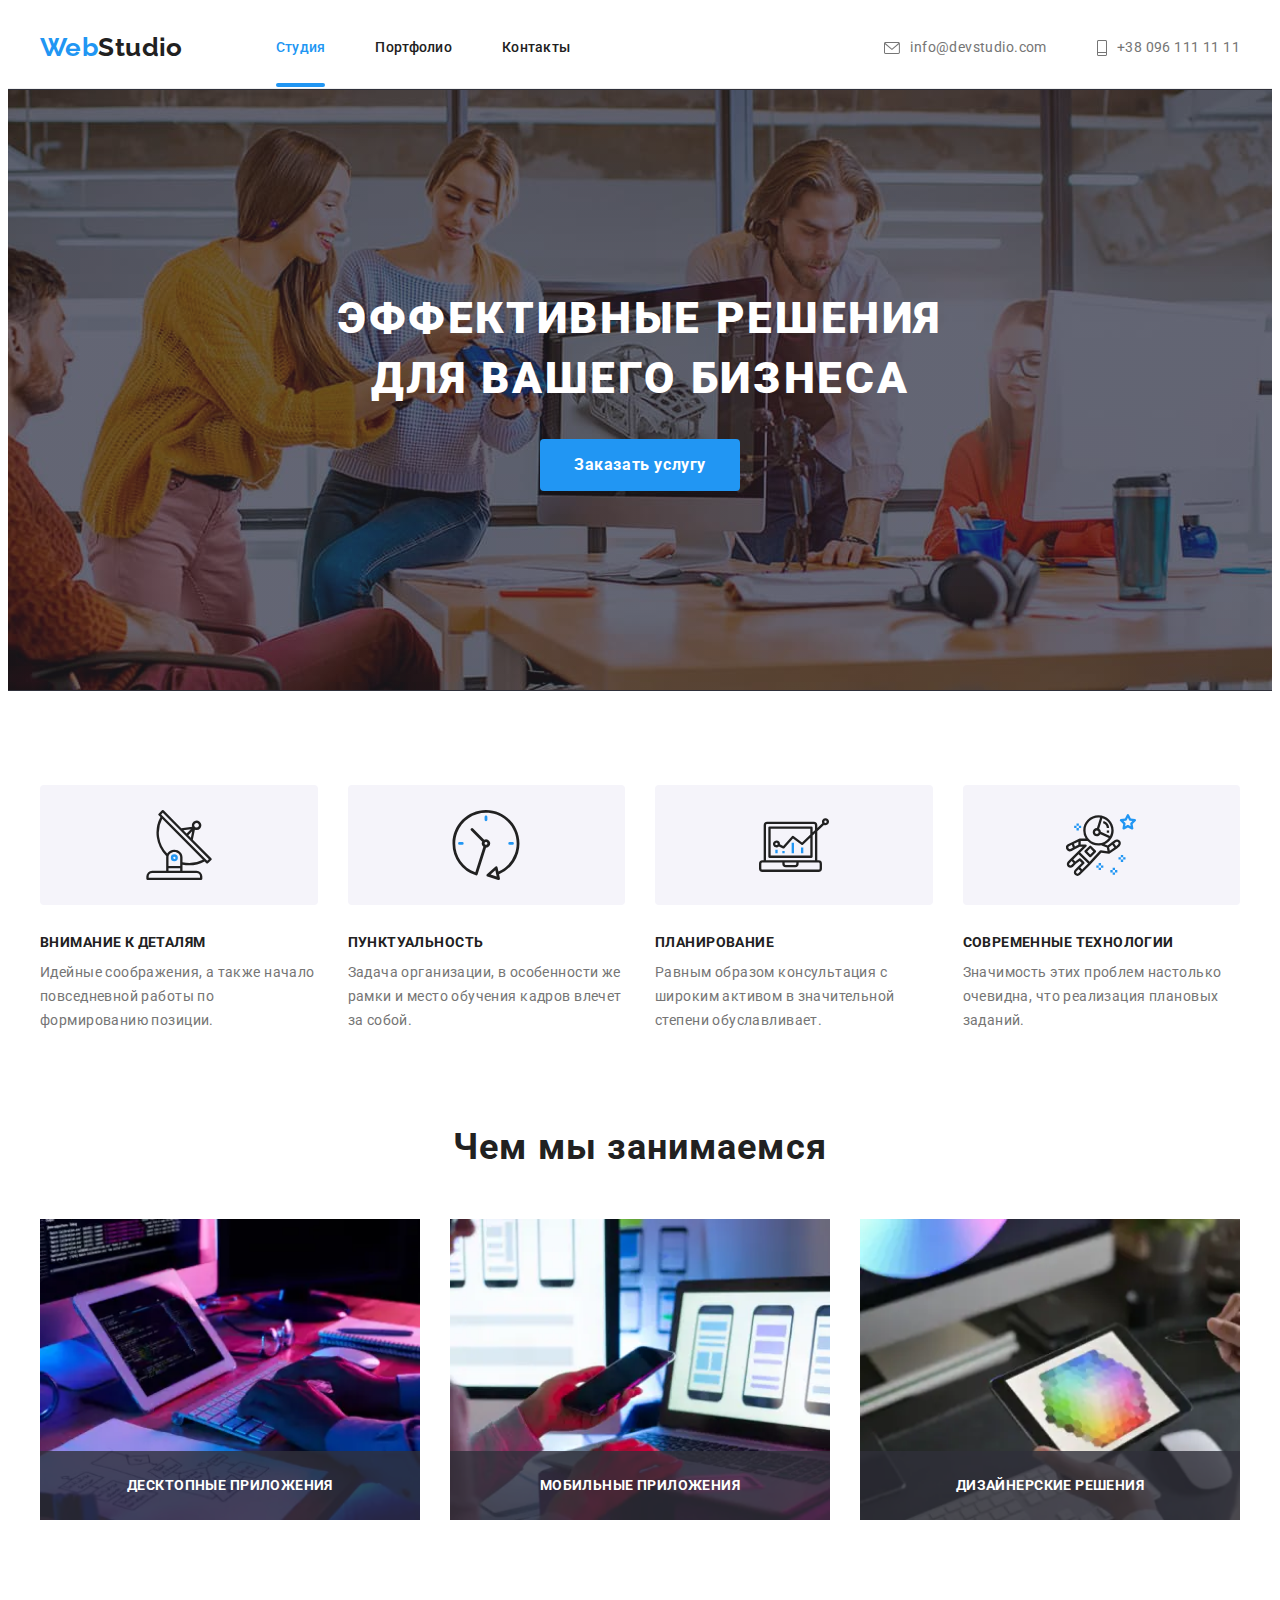
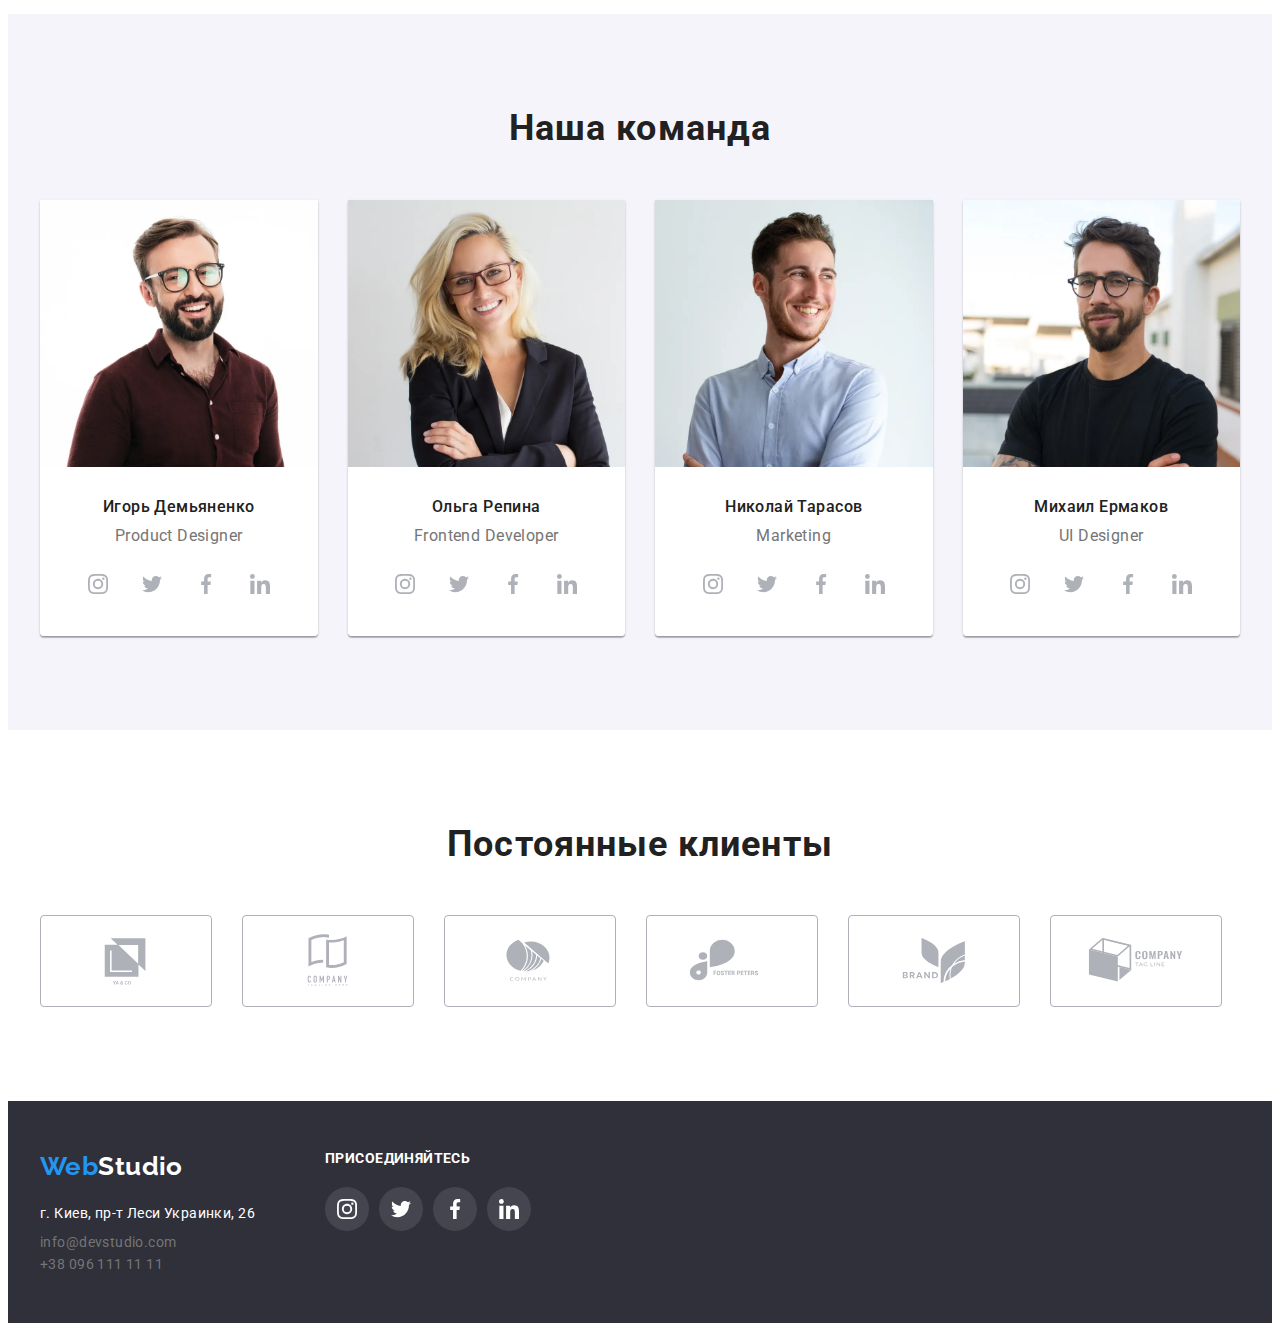
==== index.html @ 9e24dd69 "Копирует файлы из ДЗ 5" ====
<!DOCTYPE html>
<html lang="ru">

<head>
	<meta charset="UTF-8" />
	<meta name="viewport" content="width=device-width, initial-scale=1.0" />
	<title>Piekharieva_HW5</title>
	<link rel="preconnect" href="https://fonts.googleapis.com">
	<link rel="preconnect" href="https://fonts.gstatic.com" crossorigin>
	<link
		href="https://fonts.googleapis.com/css2?family=Raleway:wght@700&family=Roboto:wght@400;500;700;900&display=swap"
		rel="stylesheet">
	<link rel="stylesheet" href="https://cdnjs.cloudflare.com/ajax/libs/modern-normalize/1.1.0/modern-normalize.min.css"
		integrity="sha512-wpPYUAdjBVSE4KJnH1VR1HeZfpl1ub8YT/NKx4PuQ5NmX2tKuGu6U/JRp5y+Y8XG2tV+wKQpNHVUX03MfMFn9Q=="
		crossorigin="anonymous" referrerpolicy="no-referrer" />
	<link rel="stylesheet" href="./css/styles.css">
	<link rel="" href="#">
</head>

<body>
	<header>
		<div class="header-container container">
			<nav class=" main-nav">
				<a href="./" lang="en" class="logo"> <span class="logo-color">Web</span>Studio</a>
				<ul class="site-nav list">
					<li class="item"><a href="./index.html" class="nav-link  current-link">Студия</a></li>
					<li class="item"><a href="./portfolio.html" class="nav-link">Портфолио</a></li>
					<li class="item"><a href="#" class="nav-link">Контакты</a></li>
				</ul>
			</nav>
			<!-- Контакты-->
			<ul class="contacts-list">
				<li class="item"><a href="mailto:info@devstudio.com" class="contacts-link"> <svg width="16px" height="12px">
					<use href="./images/symbol.svg#icon-mail-to"></use>
				</svg>  info@devstudio.com</a>
				</li>
				<li class="item"><a href="tel:+380961111111" class="contacts-link"> <svg width="10px" height="16px">
					<use href="./images/symbol.svg#icon-call-to"></use>
				</svg> +38 096 111 11 11</a>
				</li>
			</ul>
		</div>


	</header>

	<main>
		<!--Секция герой-->

		<section class="hero-section">
			<div class="container">
				<h1 class="hero-title">Эффективные решения <br> для вашего бизнеса</h1>
				<button name="button" class="hero-button" data-modal-open>Заказать услугу</button>
			</div>
		</section>

		<!-- Наши преимущества-->

		<section class="section">
			<div class="container">
				<h2 class="visually-hidden"> Наши преимущества</h2>
	
				<ul class="features-list">
					<li class="item">
						<div class="features-icon"><svg width="70px" height="70px">
							<use href="./images/symbol.svg#features-1"></use>
						</svg></div>
						<h3 class="features-title">Внимание к деталям</h3>
						<p class="features-text">Идейные соображения, а также начало повседневной работы по формированию
							позиции.
						</p>
					</li>
					<li class="item">
						<div class="features-icon"><svg width="70px" height="70px">
							<use href="./images/symbol.svg#features-2"></use>
						</svg></div>
						<h3 class="features-title">Пунктуальность</h3>
						<p class="features-text">Задача организации, в особенности же рамки и место обучения кадров
							влечет за
							собой.
						</p>
					</li>
					<li class="item">
						<div class="features-icon"><svg width="70px" height="70px">
							<use href="./images/symbol.svg#features-3"></use>
						</svg></div>
						<h3 class="features-title">Планирование</h3>
						<p class="features-text">Равным образом консультация с широким активом в значительной степени
							обуславливает.
						</p>
					</li>
					<li class="item">
						<div class="features-icon"><svg width="70px" height="70px">
							<use href="./images/symbol.svg#features-4"></use>
						</svg></div>
						<h3 class="features-title">Современные технологии</h3>
						<p class="features-text">Значимость этих проблем настолько очевидна, что реализация плановых
							заданий.</p>
					</li>
				</ul>
			</div>

		</section>

		<!--Чем мы занимаемся-->
		<section class="work-section  section">
			<div class="container">
				<h2 class="section-title">Чем мы занимаемся</h2>
				<ul class="work-section-list">
					<li class="item">
						<div class="exemples-thumb"> <img src="./images/box1.webp" alt="руки на клавиатуре перед монитором" width=370 height=294>
					<p class="exemples-description">Десктопные приложения </p>
						</div>
				</li>
					<li class="item">
						<div class="exemples-thumb"> <img src="./images/box2.webp" alt="женские руки держат телефон перед ноутбуком" width=370
							height=294>
					<p class="exemples-description">Мобильные приложения </p>
						</div>
				</li>
					<li class="item">
						<div class="exemples-thumb"> <img src="./images/box3.webp" alt="руки держат планшет с цветовой палитрой и стилус" width=370
							height=294>
					<p class="exemples-description">Дизайнерские решения </p>
						</div>
				</li>
				</ul>
			</div>

		</section>

		<!--Наша команда-->
		<section class="team-section section">
			<div class="container">
				<h2 class="section-title">Наша команда</h2>
				<ul class="team-list">
					<li class="item">
						<img src="./images/img.webp" alt="Улыбающийся мужчина с бородой и в очках" width=270 height=260>
						<div class="team-description">
							<h3 class="team-title">Игорь Демьяненко</h3>
							<p lang=en class="team-text"> Product Designer </p>
							<ul class="team-social-links">
								<li class="link-item"><a href="" class="team-soc-link" aria-label="instagram"> <span class="visually-hidden">instagram</span> <svg width="20px" height="20px">
											<use href="./images/symbol.svg#icon-instagram"></use>
										</svg> </a></li>
								<li class="link-item"><a href="" class="team-soc-link"     aria-label="twitter"> <span class="visually-hidden">twitter</span><svg width="20px" height="20px">
											<use href="./images/symbol.svg#icon-twitter"></use>
										</svg></a></li>
								<li class="link-item"><a href="" class="team-soc-link"   aria-label="facebook"> <span class="visually-hidden">facebook</span><svg width="20px" height="20px">
											<use href="./images/symbol.svg#icon-facebook"></use>
										</svg></a></li>
								<li class="link-item"><a href="" class="team-soc-link"   aria-label="linkedin"> <span class="visually-hidden">linkedin</span><svg width="20px" height="20px">
											<use href="./images/symbol.svg#icon-linkedin"></use>
										</svg></a></li>
							</ul>
						</div>
					</li>
					<li class="item">
						<img src="./images/img1.webp" alt="Фото девушки в черном пиджаке и очках" width=270 height=260>
						<div class="team-description">
							<h3 class="team-title">Ольга Репина</h3>
							<p lang=en class="team-text">Frontend Developer</p>
							<ul class="team-social-links">
								<li class="link-item"><a href="" class="team-soc-link" aria-label="instagram"> <span class="visually-hidden">instagram</span> <svg width="20px" height="20px">
											<use href="./images/symbol.svg#icon-instagram"></use>
										</svg> </a></li>
								<li class="link-item"><a href="" class="team-soc-link"    aria-label="twitter"> <span class="visually-hidden">twitter</span><svg width="20px" height="20px">
											<use href="./images/symbol.svg#icon-twitter"></use>
										</svg></a></li>
								<li class="link-item"><a href="" class="team-soc-link"  aria-label="facebook"> <span class="visually-hidden">facebook</span><svg width="20px" height="20px">
											<use href="./images/symbol.svg#icon-facebook"></use>
										</svg></a></li>
								<li class="link-item"><a href="" class="team-soc-link"  aria-label="linkedin"> <span class="visually-hidden">linkedin</span><svg width="20px" height="20px">
											<use href="./images/symbol.svg#icon-linkedin"></use>
										</svg></a></li>
							</ul>
						</div>
					</li>
					<li class="item">
						<img src="./images/img2.webp" alt="Фото мужчины со щетиной в белой рубашке" width=270
							height=260>
						<div class="team-description">
							<h3 class="team-title">Николай Тарасов</h3>
							<p lang=en class="team-text">Marketing</p>
							<ul class="team-social-links">
								<li class="link-item"><a href="" class="team-soc-link" aria-label="instagram"> <span class="visually-hidden">instagram</span> <svg width="20px" height="20px">
											<use href="./images/symbol.svg#icon-instagram"></use>
										</svg> </a></li>
								<li class="link-item"><a href="" class="team-soc-link"    aria-label="twitter"> <span class="visually-hidden">twitter</span><svg width="20px" height="20px">
											<use href="./images/symbol.svg#icon-twitter"></use>
										</svg></a></li>
								<li class="link-item"><a href="" class="team-soc-link"  aria-label="facebook"> <span class="visually-hidden">facebook</span><svg width="20px" height="20px">
											<use href="./images/symbol.svg#icon-facebook"></use>
										</svg></a></li>
								<li class="link-item"><a href="" class="team-soc-link"  aria-label="linkedin"> <span class="visually-hidden">linkedin</span><svg width="20px" height="20px">
											<use href="./images/symbol.svg#icon-linkedin"></use>
										</svg></a></li>
							</ul>
						</div>
					</li>
					<li class="item">
						<img src="./images/img3.webp" alt="Мужчина с бородой в очках и черной футболке" width=270
							height=260>
						<div class="team-description">
							<h3 class="team-title">Михаил Ермаков</h3>
							<p lang=en class="team-text">UI Designer</p>
							<ul class="team-social-links">
								<li class="link-item"><a href="" class="team-soc-link" aria-label="instagram"> <svg width="20px" height="20px" >
											<use href="./images/symbol.svg#icon-instagram"></use>
										</svg> </a></li>
								<li class="link-item"><a href="" class="team-soc-link"    aria-label="twitter"><svg width="20px" height="20px">
											<use href="./images/symbol.svg#icon-twitter"></use>
										</svg></a></li>
								<li class="link-item"><a href="" class="team-soc-link"  aria-label="facebook"> <svg width="20px" height="20px">
											<use href="./images/symbol.svg#icon-facebook"></use>
										</svg></a></li>
								<li class="link-item"><a href="" class="team-soc-link"  aria-label="linkedin"> <svg width="20px" height="20px">
											<use href="./images/symbol.svg#icon-linkedin"></use>
										</svg></a></li>
							</ul>
						
						</div>
					</li>
					</ul>

			</div>
		</section>

<section class="section">
	<div class="container">
		
		<h2 class="section-title">Постоянные клиенты</h2>
		<ul class="clients">
			<li class="item"><a href="" class="company-icon" aria-label="company"> <svg  width="106px" height="60px">
				<use href="./images/symbol.svg#company-1"></use>
			</svg></a></li>
			<li class="item"><a href="" class="company-icon" aria-label="company"> <svg width="106px" height="60px">
				<use href="./images/symbol.svg#company-2"></use>
			</svg></a></li>
			<li class="item"><a href="" class="company-icon" aria-label="company"><svg width="106px" height="60px">
				<use href="./images/symbol.svg#company-3"></use>
			</svg></a></li>
			<li class="item"><a href="" class="company-icon" aria-label="company"> <svg width="106px" height="60px">
				<use href="./images/symbol.svg#company-4"></use>
			</svg></a></li>
			<li class="item"><a href="" class="company-icon" aria-label="company"> <svg width="106px" height="60px">
				<use href="./images/symbol.svg#company-5"></use>
			</svg></a></li>
			<li class="item"><a href="" class="company-icon" aria-label="company"> <svg width="106px" height="60px">
				<use  href="./images/symbol.svg#company-6"></use>
			</svg></a></li>
		</ul>
	</div>
</section>
	</main>


	<footer class="footer">
		<div class="footer-container container">
			<div class="footer-contacts">
			<a href="./" lang="en" class="footer-logo"> <span class="logo-color">Web</span>Studio</a>
			<address class="address">
				<ul class="address-list">
					<li class="address-item">г. Киев, пр-т Леси Украинки, 26</li>
					<li class="contact-list-item"><a href="mailto:info@devstudio.com" class="contacts-link">
							info@devstudio.com</a>
					</li>
					<li class="contact-list-item"><a href="tel:+380961111111" class="contacts-link">+38 096 111 11
							11</a>
					</li>
				</ul>
			</address>
		</div>

			<div class="join-us">
				<h3 class="join-us-title">Присоединяйтесь</h3>
				<ul class="social-links">
					<li class="item"><a href="" class="soc-link" aria-label="instagram"> <span class="visually-hidden">instagram</span> <svg width="20px" height="20px" aria-label="instagram">
						<use href="./images/symbol.svg#icon-instagram"></use>
					</svg>  </a></li>
					<li class="item"><a href="" class="soc-link"    aria-label="twitter"> <span class="visually-hidden">twitter</span> <svg width="20px" height="20px" aria-label="twitter">
						<use href="./images/symbol.svg#icon-twitter"></use>
					</svg></a></li>
					<li class="item"><a href="" class="soc-link"  aria-label="facebook"> <span class="visually-hidden">facebook</span> <svg width="20px" height="20px" aria-label="facebook">
						<use href="./images/symbol.svg#icon-facebook"></use>
					</svg></a></li>
					<li class="item"><a href="" class="soc-link"  aria-label="linkedin"> <span class="visually-hidden">linkedin</span> <svg width="20px" height="20px" aria-label="linkedin">
						<use href="./images/symbol.svg#icon-linkedin"></use>
					</svg></a></li>
				</ul>
			</div>
		</div>

	</footer>

	<!-- Модальное окно -->

			<div class="backdrop is-hidden" data-modal>
				<div class="modal">
<button class="modal-close" data-modal-close> <svg width="11px" height="11px">
	<use href="./images/symbol.svg#icon-close"></use>
</svg></button>
				</div>
			</div>

<script src="./js/modal.js"></script>
</body>

</html>
---- css/styles.css ----
:root {
  --title-color: #212121;
  --main-text-color: #757575;
  --accent-color: #2196f3;
  --accent-text-color: #ffffff;
  --accent-backgraund: #f5f4fa;
  --hero-button-hover: #188ce8;
  --dark-background-collor: #2f303a;
  --background-color: #ffffff;
  --border-color: #eeeeee;
  --clients-icon-color: #afb1b8;
  --exemples-overflow-collor: rgba(33, 150, 243, 0.8);
  --backdrop: rgba(0, 0, 0, 0.2);
  --duration: 250ms;
  --cubic: cubic-bezier(0.4, 0, 0.2, 1);
}

body {
  font-family: "Roboto", sans-serif;
  font-size: 14px;
  line-height: 1.71;
  letter-spacing: 0.03em;
  color: var(--main-text-color);
  background-color: var(--background-color);
}
ul {
  list-style: none;
  margin: 0;
  padding: 0;
}

h1,
h2,
h3,
p {
  margin: 0;
  padding: 0;
}

.visually-hidden {
  position: absolute;
  clip: rect(0 0 0 0);
  width: 1px;
  height: 1px;
  margin: -1px;
}

.container {
  width: 1200px;
  margin: 0 auto;
  padding: 0px 8px;
}
.section {
  padding: 94px 0;
}

/* Логтип */
.logo {
  margin-right: 93px;
  font-family: Raleway;
  font-weight: 700;
  font-size: 26px;
  line-height: 1.2;
  text-decoration: none;
  color: var(--title-color);
}
.logo-color {
  color: var(--accent-color);
}

/* Навигация сайта*/

header {
  height: 80px;
  border-bottom: 1px solid var(--border-color);
}
.header-container {
  display: flex;
  align-items: center;
  height: 100%;
}
.main-nav {
  display: flex;
  align-items: center;
}
.site-nav {
  display: flex;
}
.nav-link {
  font-weight: 500;
  font-size: 14px;
  line-height: 1.14;
  letter-spacing: 0.02em;
  padding: 8px 0px;
  text-decoration: none;
  color: var(--title-color);

  transition-property: color;
  transition-duration: var(--duration);
  transition-timing-function: var(--cubic);
}
.current-link {
  position: relative;
  color: var(--accent-color);
}
.current-link::after {
  position: absolute;
  bottom: -24px;
  display: block;
  height: 4px;
  width: 100%;
  content: "";
  border-radius: 2px;
  background-color: var(--accent-color);
}
.nav-link:hover,
.nav-link:focus {
  color: var(--accent-color);
}
.site-nav .item:not(:last-child) {
  margin-right: 50px;
}

/* Контакты */
.contacts-list {
  display: flex;
  margin-left: auto;
}
.contacts-link {
  display: flex;
  align-items: center;
  height: 16px;
  color: var(--main-text-color);
  text-decoration: none;

  transition-property: color;
  transition-duration: var(--duration);
  transition-timing-function: var(--cubic);
}
.contacts-list svg {
  margin-right: 10px;
  fill: currentColor;
}
.contacts-link:hover,
.contacts-link:focus {
  color: var(--accent-color);
}
.contacts-list .item:not(:last-child) {
  margin-right: 50px;
}

/* Заголовки */
.section-title {
  margin-bottom: 50px;
  font-weight: 700px;
  font-size: 36px;
  line-height: 1.16;
  text-align: center;
  letter-spacing: 0.03em;
  color: var(--title-color);
}

/* Секция герой */

.hero-section {
  padding: 200px 0;
  text-align: center;
  background-image: linear-gradient(
      to top,
      rgba(47, 48, 58, 0.4),
      rgba(47, 48, 58, 0.4)
    ),
    url("../images/hero-bg.jpg");
  background-size: 1600px;
  background-repeat: no-repeat;
  background-position: center;
  background-color: var(--dark-background-collor);
}

.hero-title {
  font-weight: 900;
  font-size: 44px;
  line-height: 1.36;
  letter-spacing: 0.06em;
  margin-bottom: 30px;
  text-transform: uppercase;
  color: var(--accent-text-color);
}

.hero-button {
  display: block;
  padding: 10px 32px;
  margin: 0 auto;

  font-family: inherit;
  font-weight: 700;
  font-size: 16px;
  line-height: 1.9;
  letter-spacing: 0.6px;
  cursor: pointer;
  border-radius: 4px;
  border: 1px solid transparent;
  min-width: 200px;
  color: var(--accent-text-color);
  background-color: var(--accent-color);

  transition-property: background-color;
  transition-duration: var(--duration);
  transition-timing-function: var(--cubic);
}
.hero-button:hover,
.hero-button:focus {
  background-color: var(--hero-button-hover);
}

/* Наша команда */
.team-list {
  display: flex;
}
.team-list img {
  display: block;
  width: 100%;
  height: auto;
}
.team-list .item {
  flex-basis: calc((100% - 90px) / 4);
  border-radius: 0px 0px 4px 4px;
  overflow: hidden;
  box-shadow: 0px 1px 3px rgba(0, 0, 0, 0.12), 0px 1px 1px rgba(0, 0, 0, 0.14),
    0px 2px 1px rgba(0, 0, 0, 0.2);
}
.team-list .item:not(:last-child) {
  margin-right: 30px;
}

.team-description {
  text-align: center;
  padding: 30px 0;
  background-color: var(--background-color);
}
.team-section {
  background-color: var(--accent-backgraund);
}
.team-title {
  margin-bottom: 10px;

  font-weight: 500;
  font-size: 16px;
  line-height: 1.19;
  color: var(--title-color);
}
.team-text {
  font-size: 16px;
  line-height: 1.19;
}
.team-social-links {
  display: inline-flex;
  justify-content: center;
  align-items: center;
  margin-top: 16px;
}

.team-soc-link {
  display: flex;
  justify-content: center;
  align-items: center;
  width: 44px;
  height: 44px;
  border-radius: 50%;
  fill: var(--clients-icon-color);

  transition-property: background-color, fill;
  transition-duration: var(--duration);
  transition-timing-function: var(--cubic);
}

.link-item:not(:last-child) {
  margin-right: 10px;
}
.team-soc-link:hover,
.team-soc-link:focus {
  background-color: var(--accent-color);
  fill: var(--accent-text-color);
}
.link-item {
  display: flex;
}
/* Наши преимущества */
.features-icon {
  display: flex;
  align-items: center;
  justify-content: center;
  padding: 25px;
  margin-bottom: 30px;
  border-radius: 4px;
  fill: var(--title-color);
  background-color: var(--accent-backgraund);
}

.features-list {
  display: flex;
}

.features-list .item {
  flex-basis: calc((100% - 90px) / 4);
}
.features-list .item:not(:last-child) {
  margin-right: 30px;
}

.features-title {
  margin-bottom: 10px;

  font-family: Roboto;
  font-weight: 700;
  font-size: 14px;
  line-height: 1.14;
  letter-spacing: 0.03em;
  text-transform: uppercase;
  color: var(--title-color);
}

/* Чем мы занимаемся */
.work-section {
  padding-top: 0px;
}

.work-section-list {
  display: flex;
}
.work-section-list .item {
  flex-basis: calc((100% - 60px) / 3);
}
.work-section-list .item:not(:last-child) {
  margin-right: 30px;
}
.work-section-list img {
  display: block;
  width: 100%;
  height: auto;
}

/* Наши клиенты */

.clients {
  display: inline-flex;
}

.clients .item {
  width: calc((100%-150px) / 6);
}
.clients .item:not(:last-child) {
  margin-right: 30px;
}
.company-icon {
  margin: 0px;
  display: flex;

  text-decoration: none;
  border-radius: 4px;
  border: 1px solid var(--clients-icon-color);
  padding: 15px 32px;
  color: var(--clients-icon-color);
  fill: currentColor;
  background-color: var(--background-color);

  transition-property: fill, border;
  transition-duration: var(--duration);
  transition-timing-function: var(--cubic);
}

.company-icon:hover,
.company-icon:focus {
  border: 1px solid var(--accent-color);
  fill: var(--accent-color);
}
/* Кнопка фильтр */

.filter {
  display: flex;
  justify-content: center;
  margin-bottom: 50px;
}

.filter-button {
  padding: 6px 22px;

  font-family: inherit;
  font-weight: 500;
  font-size: 16px;
  line-height: 1.6;
  cursor: pointer;
  border-radius: 4px;
  border: 1px solid transparent;
  color: var(--title-color);
  background-color: var(--accent-backgraund);

  transition-property: background-color, color;
  transition-duration: var(--duration);
  transition-timing-function: var(--cubic);
}
.filter .item:not(:last-child) {
  margin-right: 8px;
}

.filter-button:focus,
.filter-button:hover {
  color: var(--accent-text-color);
  background-color: var(--accent-color);
  box-shadow: 0px 3px 1px rgba(0, 0, 0, 0.1), 0px 1px 2px rgba(0, 0, 0, 0.08),
    0px 2px 2px rgba(0, 0, 0, 0.12);
}

/* Примеры работ */

.work-exemples-list {
  display: flex;
  flex-wrap: wrap;
}
.work-exemples-title {
  font-weight: 700;
  font-size: 18px;
  line-height: 2;
  color: var(--title-color);
}

.work-exemples-link img {
  display: block;
  width: 100%;
  height: auto;
}
.work-exemples-link {
  display: block;
  transition-property: box-shadow;
  transition-duration: var(--duration);
  transition-timing-function: var(--cubic);

  text-decoration: none;
  color: inherit;
}
.work-exemples-text {
  font-size: 16px;
  line-height: 1.87;
}

.exemples-thumb {
  position: relative;
  overflow: hidden;
}
.exemples-overflow {
  position: absolute;
  top: 100%;
  left: 0%;
  padding: 63px 24px;
  height: 100%;
  width: 100%;
  color: var(--accent-text-color);
  background-color: var(--exemples-overflow-collor);

  font-size: 18px;
  line-height: 1.56;
  letter-spacing: 0.03em;

  transition-property: transform, box-shadow;
  transition-duration: var(--duration);
  transition-timing-function: var(--cubic);
}

.work-exemples-list .item {
  flex-basis: calc((100% - 60px) / 3);
  margin-right: 30px;
  margin-bottom: 30px;
}
.work-exemples-link:hover,
.work-exemples-link:focus {
  box-shadow: 0px 1px 1px rgba(0, 0, 0, 0.12), 0px 4px 4px rgba(0, 0, 0, 0.06),
    1px 4px 6px rgba(0, 0, 0, 0.16);
}
.work-exemples-link:hover .exemples-overflow,
.work-exemples-link:focus .exemples-overflow {
  transform: translateY(-100%);
}

.work-exemples-list .item:nth-child(3n) {
  margin-right: 0px;
}
.work-exemples-list .item:nth-last-child(-n + 3) {
  margin-bottom: 0px;
}

.exemples-description {
  position: absolute;
  bottom: 0%;
  background-color: rgba(47, 48, 58, 0.8);
  width: 100%;
  text-transform: uppercase;
  font-weight: 700;
  line-height: 1.14;
  text-align: center;
  padding: 27px 0px;
  color: var(--accent-text-color);
}

.card-description {
  text-align: start;
  padding: 20px 24px;
  border: 1px solid #eeeeee;
  border-top: 0px;
}

/* Футер */
.footer {
  padding-top: 50px;
  padding-bottom: 50px;
  background-color: var(--dark-background-collor);
}

.footer-logo {
  display: inline-block;
  margin-bottom: 20px;
  font-family: Raleway;
  font-weight: 700;
  font-size: 26px;
  line-height: 1.2;
  text-decoration: none;
  color: var(--accent-text-color);
}

.address-list {
  text-decoration: none;
  color: var(--accent-text-color);
}
address {
  font-style: normal;
}
.address-item {
  margin-bottom: 9px;
}

.contact-item {
  text-decoration: none;
  color: var(--main-text-color);
}

.contact-list-item:not(:last-child) {
  margin-bottom: 6px;
}

.footer-container {
  display: flex;
}
.footer-contacts {
  margin-right: 70px;
}
.join-us {
  display: inline-block;
  height: 80px;
  width: 206px;
}
.social-links {
  display: flex;
}
.join-us-title {
  margin-bottom: 20px;
  font-weight: 700;
  font-size: 14px;
  line-height: 1.14;
  letter-spacing: 0.03em;
  text-transform: uppercase;
  color: var(--accent-text-color);
}

.social-links .item:not(:last-child) {
  margin-right: 10px;
}
.soc-link {
  display: flex;
  justify-content: center;
  align-items: center;
  width: 44px;
  height: 44px;

  text-decoration: none;
  border-radius: 50%;
  color: var(--accent-text-color);
  background-color: rgba(255, 255, 255, 0.1);

  fill: currentColor;

  transition-property: background-color;
  transition-duration: var(--duration);
  transition-timing-function: var(--cubic);
}

.soc-link:hover,
.soc-link:focus {
  background-color: var(--accent-color);
}

/* Модальное окно */
.backdrop {
  position: fixed;
  top: 0;
  left: 0;
  width: 100%;
  height: 100%;
  background-color: var(--backdrop);
  opacity: 1;

  transition-property: opacity, visibility;
  transition-duration: var(--duration);
  transition-timing-function: var(--cubic);
}

.modal {
  position: absolute;
  top: 50%;
  left: 50%;
  transform: translate(-50%, -50%) scale(1);
  width: 528px;
  height: 581px;

  border-radius: 4px;
  background-color: var(--background-color);

  transition-property: transform;
  transition-duration: var(--duration);
  transition-timing-function: var(--cubic);
}
.backdrop.is-hidden {
  opacity: 0;
  pointer-events: none;
  visibility: hidden;
}
.backdrop.is-hidden .modal {
  transform: translate(-50%, -50%) scale(0.1);
}
.modal svg {
  fill: currentColor;
}
.modal-close {
  position: absolute;
  top: 8px;
  right: 8px;
  width: 30px;
  height: 30px;
  border-radius: 50%;
  background-color: var(--background-color);
  border: 1px solid var(--border-color);
  cursor: pointer;

  transition-property: color;
  transition-duration: var(--duration);
  transition-timing-function: var(--cubic);
}

.modal-close:focus,
.modal-close:hover {
  color: var(--accent-color);
}
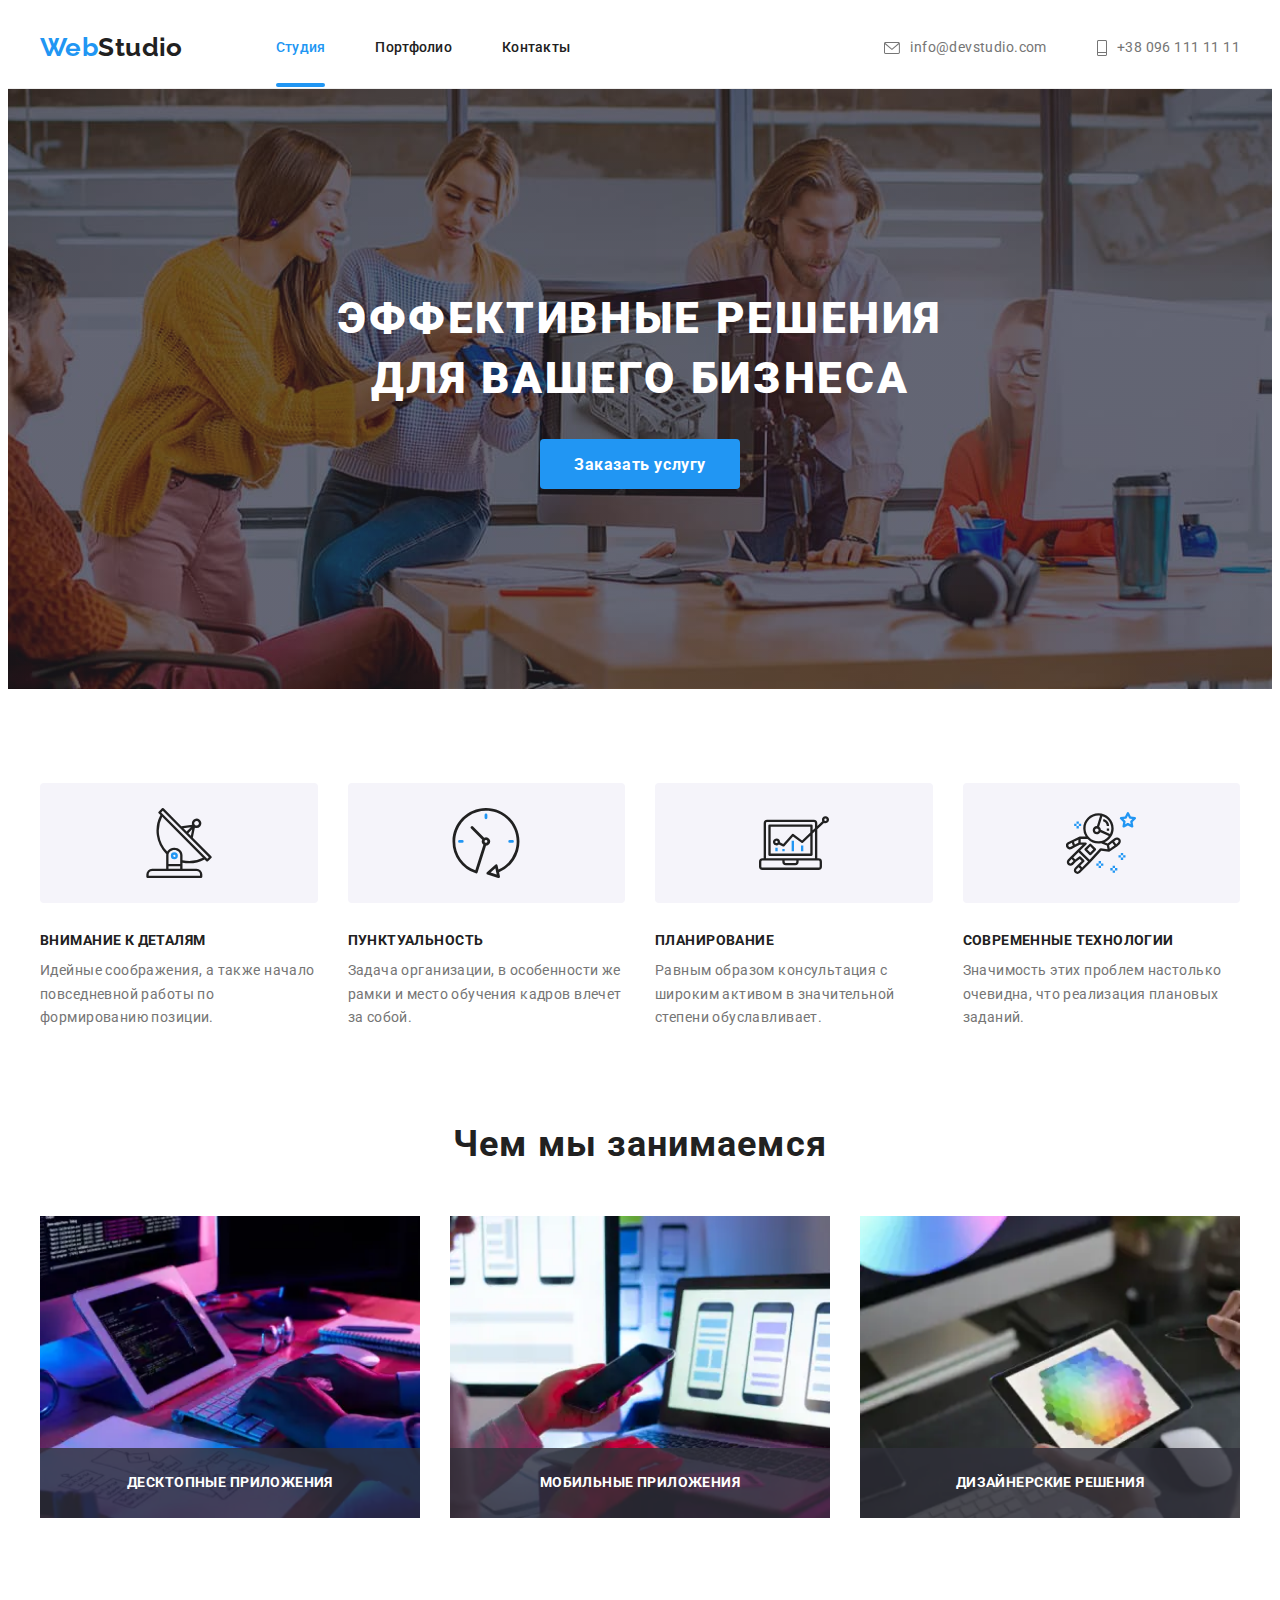
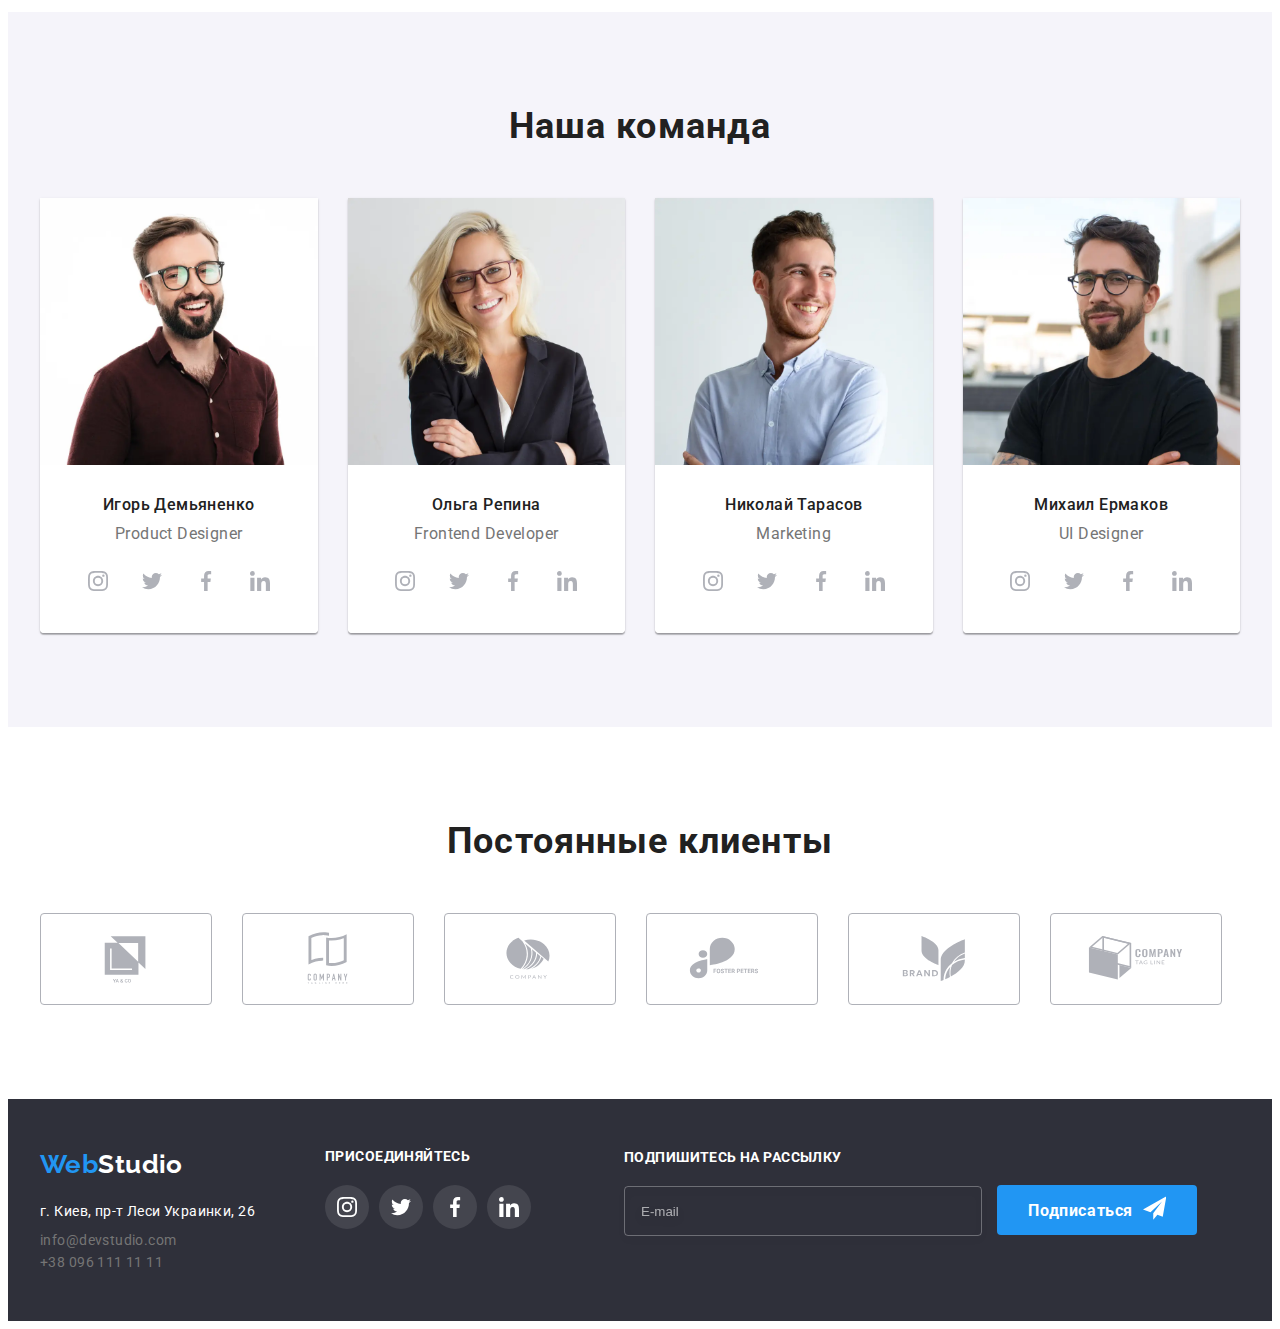
==== commit 0745c392: "Зпканчивает работу с модальным окном и полем "подписаться"" ====
--- a/index.html
+++ b/index.html
@@ -4,7 +4,7 @@
 <head>
 	<meta charset="UTF-8" />
 	<meta name="viewport" content="width=device-width, initial-scale=1.0" />
-	<title>Piekharieva_HW5</title>
+	<title>Piekharieva_HW6</title>
 	<link rel="preconnect" href="https://fonts.googleapis.com">
 	<link rel="preconnect" href="https://fonts.gstatic.com" crossorigin>
 	<link
@@ -289,6 +289,19 @@
 					</svg></a></li>
 				</ul>
 			</div>
+			<div class="subscribe">
+				<p class="subscribe-title">Подпишитесь на рассылку</p>
+				<input type="email" class="subscribe-mail" placeholder="E-mail">
+				<button type="button" class="subscribe-button">
+					<div class="subscribe-content">
+						<p>Подписаться</p>
+						<svg width="24" height="24">
+							<use href="./images/symbol.svg#icon-subscribe"></use>
+						</svg>
+					</div>
+				</button>
+			
+			</div>
 		</div>
 
 	</footer>
@@ -297,13 +310,68 @@
 
 			<div class="backdrop is-hidden" data-modal>
 				<div class="modal">
-<button class="modal-close" data-modal-close> <svg width="11px" height="11px">
+<button class="modal-close" data-modal-close> 
+	<svg width="11px" height="11px" class="close-icon">
 	<use href="./images/symbol.svg#icon-close"></use>
 </svg></button>
+
+<P class="modal-title">Оставьте свои данные, мы вам перезвоним</P>
+
+<!-- Поля ввода модалки -->
+<div class="input-menu">
+
+	<label class="input">
+		<p class="input-label">Имя</p>
+		<div class="input-div">
+			<input type="text" name="Name" placeholder=" " class="input-field">
+		<svg class="input-svg" height="18px" width="18px">
+		<use href="./images/symbol.svg#input-name"></use>
+	</svg>
+</div>
+	</label>
+
+	<label class="input">
+		<p class="input-label">Телефон</p>
+		<div class="input-div">
+			<input type="tel" name="Phone" placeholder=" " class="input-field">
+		<svg class="input-svg" height="18px" width="18px">
+			<use href="./images/symbol.svg#input-tel"></use>
+		</svg>
+	</div>
+	</label>
+
+	<label class="input">
+		<p class="input-label">Почта</p>
+		<div class="input-div">
+			<input type="email" name="Mail" placeholder=" " class="input-field">
+		<svg class="input-svg" height="18px" width="18px">
+			<use href="./images/symbol.svg#input-mail"></use>
+		</svg>
+	</div>
+	</label>
+
+	<label >
+		<p class="input-label">Комментарий</p>
+	<textarea name="comment" rows="10"class="comment-field"placeholder="Введите текст"></textarea>
+	</label>
+</div>
+
+<label class="contract-agree">
+	<input type="checkbox" name="comment" class="hide-checkbox">
+	<svg class="agree-check" width="16px" height="15px">
+		<use href="./images/symbol.svg#icon-check"> </use>
+	</svg>
+	<p>Соглашаюсь с рассылкой и принимаю <a href="">Условия договора</a></p>
+</label>
+	
+
+	<button type="submit" class="modal-submit">Отправить</button>
+
 				</div>
 			</div>
 
 <script src="./js/modal.js"></script>
 </body>
 
-</html>+</html>
+<div class="input-div"></div>--- a/css/styles.css
+++ b/css/styles.css
@@ -10,9 +10,11 @@
   --border-color: #eeeeee;
   --clients-icon-color: #afb1b8;
   --exemples-overflow-collor: rgba(33, 150, 243, 0.8);
+  --footer-text-color: rgba(255, 255, 255, 0.6);
   --backdrop: rgba(0, 0, 0, 0.2);
   --duration: 250ms;
   --cubic: cubic-bezier(0.4, 0, 0.2, 1);
+  --modal-fill-border: rgba(33, 33, 33, 0.2);
 }
 
 body {
@@ -52,6 +54,38 @@
 }
 .section {
   padding: 94px 0;
+}
+
+/* Акцентные кнопки */
+
+.hero-button,
+.modal-submit,
+.subscribe-button {
+  width: 200px;
+  height: 50px;
+  font-family: inherit;
+  font-weight: 700;
+  font-size: 16px;
+  line-height: 1.9;
+  letter-spacing: 0.6px;
+  cursor: pointer;
+  border-radius: 4px;
+  border: 1px solid transparent;
+  color: var(--accent-text-color);
+  background-color: var(--accent-color);
+
+  transition-property: background-color;
+  transition-duration: var(--duration);
+  transition-timing-function: var(--cubic);
+}
+
+.hero-button:hover,
+.hero-button:focus,
+.modal-submit:hover,
+.modal-submit:focus,
+.subscribe-button:hover,
+.subscribe-button:focus {
+  background-color: var(--hero-button-hover);
 }
 
 /* Логтип */
@@ -192,25 +226,9 @@
   padding: 10px 32px;
   margin: 0 auto;
 
-  font-family: inherit;
-  font-weight: 700;
-  font-size: 16px;
-  line-height: 1.9;
-  letter-spacing: 0.6px;
-  cursor: pointer;
-  border-radius: 4px;
-  border: 1px solid transparent;
-  min-width: 200px;
-  color: var(--accent-text-color);
-  background-color: var(--accent-color);
-
   transition-property: background-color;
   transition-duration: var(--duration);
   transition-timing-function: var(--cubic);
-}
-.hero-button:hover,
-.hero-button:focus {
-  background-color: var(--hero-button-hover);
 }
 
 /* Наша команда */
@@ -556,6 +574,7 @@
   display: inline-block;
   height: 80px;
   width: 206px;
+  margin-right: 93px;
 }
 .social-links {
   display: flex;
@@ -595,6 +614,45 @@
 .soc-link:hover,
 .soc-link:focus {
   background-color: var(--accent-color);
+}
+
+.subscribe-title {
+  margin-bottom: 20px;
+  font-weight: 700;
+  font-size: 14px;
+  line-height: 16px;
+  letter-spacing: 0.03em;
+  text-transform: uppercase;
+  color: var(--accent-text-color);
+}
+
+.subscribe-mail {
+  margin-right: 12px;
+  padding-left: 16px;
+  width: 358px;
+  height: 50px;
+
+  color: var(--accent-text-color);
+  background-color: transparent;
+  border: 1px solid rgba(255, 255, 255, 0.3);
+  box-sizing: border-box;
+  filter: drop-shadow(0px 4px 4px rgba(0, 0, 0, 0.15));
+  border-radius: 4px;
+}
+
+.subscribe-content {
+  display: flex;
+}
+.subscribe-content p {
+  margin-right: 10px;
+}
+.subscribe-button {
+  padding: 10px 30px;
+  fill: currentColor;
+}
+
+.subscribe-mail::placeholder {
+  color: var(--footer-text-color);
 }
 
 /* Модальное окно */
@@ -635,9 +693,7 @@
 .backdrop.is-hidden .modal {
   transform: translate(-50%, -50%) scale(0.1);
 }
-.modal svg {
-  fill: currentColor;
-}
+
 .modal-close {
   position: absolute;
   top: 8px;
@@ -648,13 +704,129 @@
   background-color: var(--background-color);
   border: 1px solid var(--border-color);
   cursor: pointer;
-
-  transition-property: color;
+  fill: var(--title-color);
+
+  transition-property: fill;
   transition-duration: var(--duration);
   transition-timing-function: var(--cubic);
 }
 
 .modal-close:focus,
 .modal-close:hover {
-  color: var(--accent-color);
-}
+  fill: var(--accent-color);
+}
+
+.input-menu {
+  margin: 0px 40px 20px;
+}
+.modal-title {
+  margin: 40px auto 12px;
+  font-weight: 700;
+  font-size: 20px;
+  line-height: 1.15;
+  text-align: center;
+  letter-spacing: 0.03em;
+  color: var(--title-color);
+}
+
+.input {
+  display: block;
+  margin-bottom: 10px;
+}
+.input-div {
+  position: relative;
+}
+.input-field {
+  height: 40px;
+  padding-left: 35px;
+  cursor: pointer;
+}
+
+.input-label,
+.comment-field::placeholder {
+  font-size: 12px;
+  line-height: 1.16;
+  letter-spacing: 0.01em;
+}
+.input-label {
+  margin-bottom: 4px;
+}
+
+.input-svg {
+  position: absolute;
+  top: 10px;
+  left: 12px;
+  fill: var(--title-color);
+  transition-property: fill;
+  transition-duration: var(--duration);
+  transition-timing-function: var(--cubic);
+}
+
+.input-field,
+.comment-field {
+  width: 448px;
+  border: 1px solid rgba(33, 33, 33, 0.2);
+  border-radius: 4px;
+
+  transition-property: border-color;
+  transition-duration: var(--duration);
+  transition-timing-function: var(--cubic);
+}
+.input-field:hover,
+.input-field:focus,
+.comment-field:hover,
+.comment-field:focus {
+  border-color: var(--accent-color);
+  outline: none;
+}
+
+.input-field:focus + .input-svg,
+.input-field:hover + .input-svg {
+  fill: var(--accent-color);
+}
+
+.comment-field {
+  height: 120px;
+  padding: 12px 16px;
+  resize: none;
+  overflow: hidden;
+  cursor: pointer;
+}
+.comment-field::placeholder {
+  color: rgba(117, 117, 117, 0.5);
+}
+
+.contract-agree {
+  display: flex;
+  align-items: center;
+  justify-content: center;
+  margin-bottom: 30px;
+}
+.hide-checkbox {
+  position: absolute;
+  clip: rect(0 0 0 0);
+  width: 1px;
+  height: 1px;
+  margin: -1px;
+}
+
+.hide-checkbox:focus + .agree-check {
+  border: 2px solid var(--accent-color);
+}
+
+.modal-submit {
+  display: block;
+  margin: 0px auto 40px;
+}
+.agree-check {
+  margin-right: 8px;
+  box-sizing: border-box;
+  border: 2px solid var(--title-color);
+  border-radius: 2px;
+}
+
+.hide-checkbox:checked + .agree-check {
+  border: none;
+  fill: var(--accent-text-color);
+  background-color: var(--accent-color);
+}
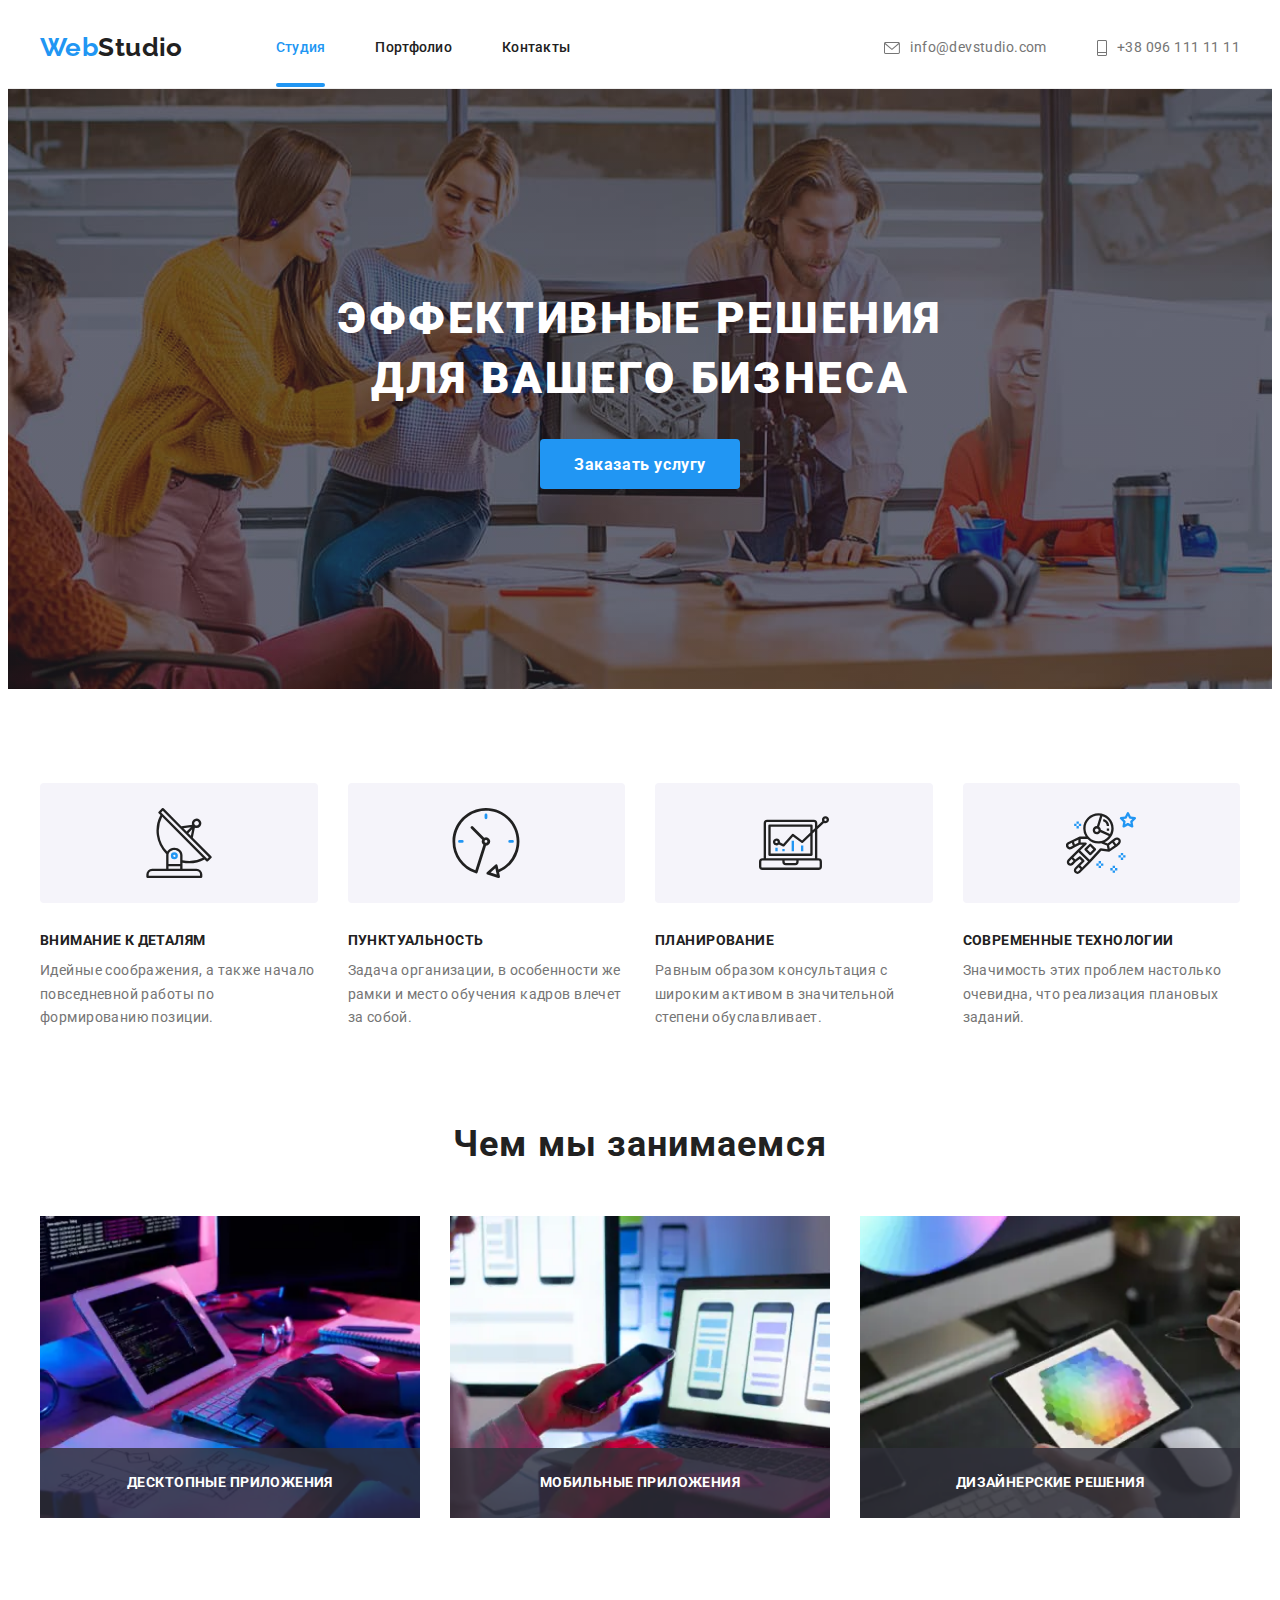
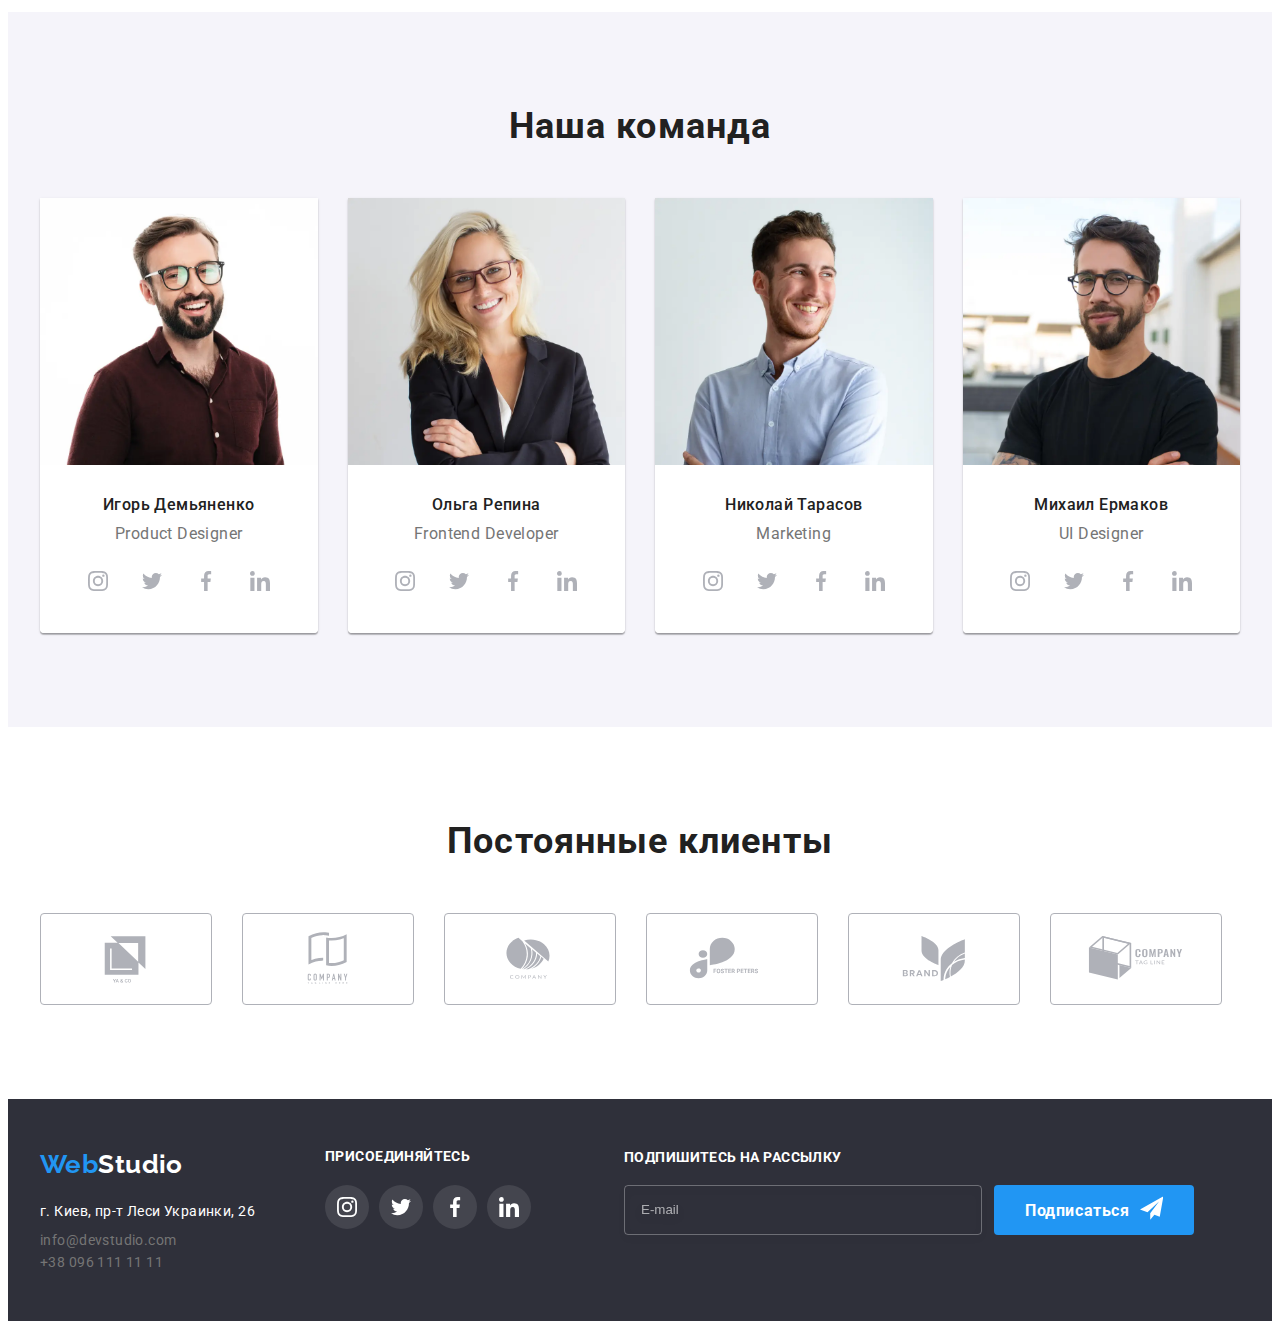
==== commit eac237e2: "Меняет лейблы на вынесенные" ====
--- a/index.html
+++ b/index.html
@@ -1,377 +1,554 @@
 <!DOCTYPE html>
 <html lang="ru">
-
-<head>
-	<meta charset="UTF-8" />
-	<meta name="viewport" content="width=device-width, initial-scale=1.0" />
-	<title>Piekharieva_HW6</title>
-	<link rel="preconnect" href="https://fonts.googleapis.com">
-	<link rel="preconnect" href="https://fonts.gstatic.com" crossorigin>
-	<link
-		href="https://fonts.googleapis.com/css2?family=Raleway:wght@700&family=Roboto:wght@400;500;700;900&display=swap"
-		rel="stylesheet">
-	<link rel="stylesheet" href="https://cdnjs.cloudflare.com/ajax/libs/modern-normalize/1.1.0/modern-normalize.min.css"
-		integrity="sha512-wpPYUAdjBVSE4KJnH1VR1HeZfpl1ub8YT/NKx4PuQ5NmX2tKuGu6U/JRp5y+Y8XG2tV+wKQpNHVUX03MfMFn9Q=="
-		crossorigin="anonymous" referrerpolicy="no-referrer" />
-	<link rel="stylesheet" href="./css/styles.css">
-	<link rel="" href="#">
-</head>
-
-<body>
-	<header>
-		<div class="header-container container">
-			<nav class=" main-nav">
-				<a href="./" lang="en" class="logo"> <span class="logo-color">Web</span>Studio</a>
-				<ul class="site-nav list">
-					<li class="item"><a href="./index.html" class="nav-link  current-link">Студия</a></li>
-					<li class="item"><a href="./portfolio.html" class="nav-link">Портфолио</a></li>
-					<li class="item"><a href="#" class="nav-link">Контакты</a></li>
-				</ul>
-			</nav>
-			<!-- Контакты-->
-			<ul class="contacts-list">
-				<li class="item"><a href="mailto:info@devstudio.com" class="contacts-link"> <svg width="16px" height="12px">
-					<use href="./images/symbol.svg#icon-mail-to"></use>
-				</svg>  info@devstudio.com</a>
-				</li>
-				<li class="item"><a href="tel:+380961111111" class="contacts-link"> <svg width="10px" height="16px">
-					<use href="./images/symbol.svg#icon-call-to"></use>
-				</svg> +38 096 111 11 11</a>
-				</li>
-			</ul>
-		</div>
-
-
-	</header>
-
-	<main>
-		<!--Секция герой-->
-
-		<section class="hero-section">
-			<div class="container">
-				<h1 class="hero-title">Эффективные решения <br> для вашего бизнеса</h1>
-				<button name="button" class="hero-button" data-modal-open>Заказать услугу</button>
-			</div>
-		</section>
-
-		<!-- Наши преимущества-->
-
-		<section class="section">
-			<div class="container">
-				<h2 class="visually-hidden"> Наши преимущества</h2>
-	
-				<ul class="features-list">
-					<li class="item">
-						<div class="features-icon"><svg width="70px" height="70px">
-							<use href="./images/symbol.svg#features-1"></use>
-						</svg></div>
-						<h3 class="features-title">Внимание к деталям</h3>
-						<p class="features-text">Идейные соображения, а также начало повседневной работы по формированию
-							позиции.
-						</p>
-					</li>
-					<li class="item">
-						<div class="features-icon"><svg width="70px" height="70px">
-							<use href="./images/symbol.svg#features-2"></use>
-						</svg></div>
-						<h3 class="features-title">Пунктуальность</h3>
-						<p class="features-text">Задача организации, в особенности же рамки и место обучения кадров
-							влечет за
-							собой.
-						</p>
-					</li>
-					<li class="item">
-						<div class="features-icon"><svg width="70px" height="70px">
-							<use href="./images/symbol.svg#features-3"></use>
-						</svg></div>
-						<h3 class="features-title">Планирование</h3>
-						<p class="features-text">Равным образом консультация с широким активом в значительной степени
-							обуславливает.
-						</p>
-					</li>
-					<li class="item">
-						<div class="features-icon"><svg width="70px" height="70px">
-							<use href="./images/symbol.svg#features-4"></use>
-						</svg></div>
-						<h3 class="features-title">Современные технологии</h3>
-						<p class="features-text">Значимость этих проблем настолько очевидна, что реализация плановых
-							заданий.</p>
-					</li>
-				</ul>
-			</div>
-
-		</section>
-
-		<!--Чем мы занимаемся-->
-		<section class="work-section  section">
-			<div class="container">
-				<h2 class="section-title">Чем мы занимаемся</h2>
-				<ul class="work-section-list">
-					<li class="item">
-						<div class="exemples-thumb"> <img src="./images/box1.webp" alt="руки на клавиатуре перед монитором" width=370 height=294>
-					<p class="exemples-description">Десктопные приложения </p>
-						</div>
-				</li>
-					<li class="item">
-						<div class="exemples-thumb"> <img src="./images/box2.webp" alt="женские руки держат телефон перед ноутбуком" width=370
-							height=294>
-					<p class="exemples-description">Мобильные приложения </p>
-						</div>
-				</li>
-					<li class="item">
-						<div class="exemples-thumb"> <img src="./images/box3.webp" alt="руки держат планшет с цветовой палитрой и стилус" width=370
-							height=294>
-					<p class="exemples-description">Дизайнерские решения </p>
-						</div>
-				</li>
-				</ul>
-			</div>
-
-		</section>
-
-		<!--Наша команда-->
-		<section class="team-section section">
-			<div class="container">
-				<h2 class="section-title">Наша команда</h2>
-				<ul class="team-list">
-					<li class="item">
-						<img src="./images/img.webp" alt="Улыбающийся мужчина с бородой и в очках" width=270 height=260>
-						<div class="team-description">
-							<h3 class="team-title">Игорь Демьяненко</h3>
-							<p lang=en class="team-text"> Product Designer </p>
-							<ul class="team-social-links">
-								<li class="link-item"><a href="" class="team-soc-link" aria-label="instagram"> <span class="visually-hidden">instagram</span> <svg width="20px" height="20px">
-											<use href="./images/symbol.svg#icon-instagram"></use>
-										</svg> </a></li>
-								<li class="link-item"><a href="" class="team-soc-link"     aria-label="twitter"> <span class="visually-hidden">twitter</span><svg width="20px" height="20px">
-											<use href="./images/symbol.svg#icon-twitter"></use>
-										</svg></a></li>
-								<li class="link-item"><a href="" class="team-soc-link"   aria-label="facebook"> <span class="visually-hidden">facebook</span><svg width="20px" height="20px">
-											<use href="./images/symbol.svg#icon-facebook"></use>
-										</svg></a></li>
-								<li class="link-item"><a href="" class="team-soc-link"   aria-label="linkedin"> <span class="visually-hidden">linkedin</span><svg width="20px" height="20px">
-											<use href="./images/symbol.svg#icon-linkedin"></use>
-										</svg></a></li>
-							</ul>
-						</div>
-					</li>
-					<li class="item">
-						<img src="./images/img1.webp" alt="Фото девушки в черном пиджаке и очках" width=270 height=260>
-						<div class="team-description">
-							<h3 class="team-title">Ольга Репина</h3>
-							<p lang=en class="team-text">Frontend Developer</p>
-							<ul class="team-social-links">
-								<li class="link-item"><a href="" class="team-soc-link" aria-label="instagram"> <span class="visually-hidden">instagram</span> <svg width="20px" height="20px">
-											<use href="./images/symbol.svg#icon-instagram"></use>
-										</svg> </a></li>
-								<li class="link-item"><a href="" class="team-soc-link"    aria-label="twitter"> <span class="visually-hidden">twitter</span><svg width="20px" height="20px">
-											<use href="./images/symbol.svg#icon-twitter"></use>
-										</svg></a></li>
-								<li class="link-item"><a href="" class="team-soc-link"  aria-label="facebook"> <span class="visually-hidden">facebook</span><svg width="20px" height="20px">
-											<use href="./images/symbol.svg#icon-facebook"></use>
-										</svg></a></li>
-								<li class="link-item"><a href="" class="team-soc-link"  aria-label="linkedin"> <span class="visually-hidden">linkedin</span><svg width="20px" height="20px">
-											<use href="./images/symbol.svg#icon-linkedin"></use>
-										</svg></a></li>
-							</ul>
-						</div>
-					</li>
-					<li class="item">
-						<img src="./images/img2.webp" alt="Фото мужчины со щетиной в белой рубашке" width=270
-							height=260>
-						<div class="team-description">
-							<h3 class="team-title">Николай Тарасов</h3>
-							<p lang=en class="team-text">Marketing</p>
-							<ul class="team-social-links">
-								<li class="link-item"><a href="" class="team-soc-link" aria-label="instagram"> <span class="visually-hidden">instagram</span> <svg width="20px" height="20px">
-											<use href="./images/symbol.svg#icon-instagram"></use>
-										</svg> </a></li>
-								<li class="link-item"><a href="" class="team-soc-link"    aria-label="twitter"> <span class="visually-hidden">twitter</span><svg width="20px" height="20px">
-											<use href="./images/symbol.svg#icon-twitter"></use>
-										</svg></a></li>
-								<li class="link-item"><a href="" class="team-soc-link"  aria-label="facebook"> <span class="visually-hidden">facebook</span><svg width="20px" height="20px">
-											<use href="./images/symbol.svg#icon-facebook"></use>
-										</svg></a></li>
-								<li class="link-item"><a href="" class="team-soc-link"  aria-label="linkedin"> <span class="visually-hidden">linkedin</span><svg width="20px" height="20px">
-											<use href="./images/symbol.svg#icon-linkedin"></use>
-										</svg></a></li>
-							</ul>
-						</div>
-					</li>
-					<li class="item">
-						<img src="./images/img3.webp" alt="Мужчина с бородой в очках и черной футболке" width=270
-							height=260>
-						<div class="team-description">
-							<h3 class="team-title">Михаил Ермаков</h3>
-							<p lang=en class="team-text">UI Designer</p>
-							<ul class="team-social-links">
-								<li class="link-item"><a href="" class="team-soc-link" aria-label="instagram"> <svg width="20px" height="20px" >
-											<use href="./images/symbol.svg#icon-instagram"></use>
-										</svg> </a></li>
-								<li class="link-item"><a href="" class="team-soc-link"    aria-label="twitter"><svg width="20px" height="20px">
-											<use href="./images/symbol.svg#icon-twitter"></use>
-										</svg></a></li>
-								<li class="link-item"><a href="" class="team-soc-link"  aria-label="facebook"> <svg width="20px" height="20px">
-											<use href="./images/symbol.svg#icon-facebook"></use>
-										</svg></a></li>
-								<li class="link-item"><a href="" class="team-soc-link"  aria-label="linkedin"> <svg width="20px" height="20px">
-											<use href="./images/symbol.svg#icon-linkedin"></use>
-										</svg></a></li>
-							</ul>
-						
-						</div>
-					</li>
-					</ul>
-
-			</div>
-		</section>
-
-<section class="section">
-	<div class="container">
-		
-		<h2 class="section-title">Постоянные клиенты</h2>
-		<ul class="clients">
-			<li class="item"><a href="" class="company-icon" aria-label="company"> <svg  width="106px" height="60px">
-				<use href="./images/symbol.svg#company-1"></use>
-			</svg></a></li>
-			<li class="item"><a href="" class="company-icon" aria-label="company"> <svg width="106px" height="60px">
-				<use href="./images/symbol.svg#company-2"></use>
-			</svg></a></li>
-			<li class="item"><a href="" class="company-icon" aria-label="company"><svg width="106px" height="60px">
-				<use href="./images/symbol.svg#company-3"></use>
-			</svg></a></li>
-			<li class="item"><a href="" class="company-icon" aria-label="company"> <svg width="106px" height="60px">
-				<use href="./images/symbol.svg#company-4"></use>
-			</svg></a></li>
-			<li class="item"><a href="" class="company-icon" aria-label="company"> <svg width="106px" height="60px">
-				<use href="./images/symbol.svg#company-5"></use>
-			</svg></a></li>
-			<li class="item"><a href="" class="company-icon" aria-label="company"> <svg width="106px" height="60px">
-				<use  href="./images/symbol.svg#company-6"></use>
-			</svg></a></li>
-		</ul>
-	</div>
-</section>
-	</main>
-
-
-	<footer class="footer">
-		<div class="footer-container container">
-			<div class="footer-contacts">
-			<a href="./" lang="en" class="footer-logo"> <span class="logo-color">Web</span>Studio</a>
-			<address class="address">
-				<ul class="address-list">
-					<li class="address-item">г. Киев, пр-т Леси Украинки, 26</li>
-					<li class="contact-list-item"><a href="mailto:info@devstudio.com" class="contacts-link">
-							info@devstudio.com</a>
-					</li>
-					<li class="contact-list-item"><a href="tel:+380961111111" class="contacts-link">+38 096 111 11
-							11</a>
-					</li>
-				</ul>
-			</address>
-		</div>
-
-			<div class="join-us">
-				<h3 class="join-us-title">Присоединяйтесь</h3>
-				<ul class="social-links">
-					<li class="item"><a href="" class="soc-link" aria-label="instagram"> <span class="visually-hidden">instagram</span> <svg width="20px" height="20px" aria-label="instagram">
-						<use href="./images/symbol.svg#icon-instagram"></use>
-					</svg>  </a></li>
-					<li class="item"><a href="" class="soc-link"    aria-label="twitter"> <span class="visually-hidden">twitter</span> <svg width="20px" height="20px" aria-label="twitter">
-						<use href="./images/symbol.svg#icon-twitter"></use>
-					</svg></a></li>
-					<li class="item"><a href="" class="soc-link"  aria-label="facebook"> <span class="visually-hidden">facebook</span> <svg width="20px" height="20px" aria-label="facebook">
-						<use href="./images/symbol.svg#icon-facebook"></use>
-					</svg></a></li>
-					<li class="item"><a href="" class="soc-link"  aria-label="linkedin"> <span class="visually-hidden">linkedin</span> <svg width="20px" height="20px" aria-label="linkedin">
-						<use href="./images/symbol.svg#icon-linkedin"></use>
-					</svg></a></li>
-				</ul>
-			</div>
-			<div class="subscribe">
-				<p class="subscribe-title">Подпишитесь на рассылку</p>
-				<input type="email" class="subscribe-mail" placeholder="E-mail">
-				<button type="button" class="subscribe-button">
-					<div class="subscribe-content">
-						<p>Подписаться</p>
-						<svg width="24" height="24">
-							<use href="./images/symbol.svg#icon-subscribe"></use>
-						</svg>
-					</div>
-				</button>
-			
-			</div>
-		</div>
-
-	</footer>
-
-	<!-- Модальное окно -->
-
-			<div class="backdrop is-hidden" data-modal>
-				<div class="modal">
-<button class="modal-close" data-modal-close> 
-	<svg width="11px" height="11px" class="close-icon">
-	<use href="./images/symbol.svg#icon-close"></use>
-</svg></button>
-
-<P class="modal-title">Оставьте свои данные, мы вам перезвоним</P>
-
-<!-- Поля ввода модалки -->
-<div class="input-menu">
-
-	<label class="input">
-		<p class="input-label">Имя</p>
-		<div class="input-div">
-			<input type="text" name="Name" placeholder=" " class="input-field">
-		<svg class="input-svg" height="18px" width="18px">
-		<use href="./images/symbol.svg#input-name"></use>
-	</svg>
-</div>
-	</label>
-
-	<label class="input">
-		<p class="input-label">Телефон</p>
-		<div class="input-div">
-			<input type="tel" name="Phone" placeholder=" " class="input-field">
-		<svg class="input-svg" height="18px" width="18px">
-			<use href="./images/symbol.svg#input-tel"></use>
-		</svg>
-	</div>
-	</label>
-
-	<label class="input">
-		<p class="input-label">Почта</p>
-		<div class="input-div">
-			<input type="email" name="Mail" placeholder=" " class="input-field">
-		<svg class="input-svg" height="18px" width="18px">
-			<use href="./images/symbol.svg#input-mail"></use>
-		</svg>
-	</div>
-	</label>
-
-	<label >
-		<p class="input-label">Комментарий</p>
-	<textarea name="comment" rows="10"class="comment-field"placeholder="Введите текст"></textarea>
-	</label>
-</div>
-
-<label class="contract-agree">
-	<input type="checkbox" name="comment" class="hide-checkbox">
-	<svg class="agree-check" width="16px" height="15px">
-		<use href="./images/symbol.svg#icon-check"> </use>
-	</svg>
-	<p>Соглашаюсь с рассылкой и принимаю <a href="">Условия договора</a></p>
-</label>
-	
-
-	<button type="submit" class="modal-submit">Отправить</button>
-
-				</div>
-			</div>
-
-<script src="./js/modal.js"></script>
-</body>
-
+  <head>
+    <meta charset="UTF-8" />
+    <meta name="viewport" content="width=device-width, initial-scale=1.0" />
+    <title>Piekharieva_HW6</title>
+    <link rel="preconnect" href="https://fonts.googleapis.com" />
+    <link rel="preconnect" href="https://fonts.gstatic.com" crossorigin />
+    <link
+      href="https://fonts.googleapis.com/css2?family=Raleway:wght@700&family=Roboto:wght@400;500;700;900&display=swap"
+      rel="stylesheet"
+    />
+    <link
+      rel="stylesheet"
+      href="https://cdnjs.cloudflare.com/ajax/libs/modern-normalize/1.1.0/modern-normalize.min.css"
+      integrity="sha512-wpPYUAdjBVSE4KJnH1VR1HeZfpl1ub8YT/NKx4PuQ5NmX2tKuGu6U/JRp5y+Y8XG2tV+wKQpNHVUX03MfMFn9Q=="
+      crossorigin="anonymous"
+      referrerpolicy="no-referrer"
+    />
+    <link rel="stylesheet" href="./css/styles.css" />
+    <link rel="" href="#" />
+  </head>
+
+  <body>
+    <header>
+      <div class="header-container container">
+        <nav class="main-nav">
+          <a href="./" lang="en" class="logo">
+            <span class="logo-color">Web</span>Studio</a
+          >
+          <ul class="site-nav list">
+            <li class="item">
+              <a href="./index.html" class="nav-link current-link">Студия</a>
+            </li>
+            <li class="item">
+              <a href="./portfolio.html" class="nav-link">Портфолио</a>
+            </li>
+            <li class="item"><a href="#" class="nav-link">Контакты</a></li>
+          </ul>
+        </nav>
+        <!-- Контакты-->
+        <ul class="contacts-list">
+          <li class="item">
+            <a href="mailto:info@devstudio.com" class="contacts-link">
+              <svg width="16px" height="12px">
+                <use href="./images/symbol.svg#icon-mail-to"></use>
+              </svg>
+              info@devstudio.com</a
+            >
+          </li>
+          <li class="item">
+            <a href="tel:+380961111111" class="contacts-link">
+              <svg width="10px" height="16px">
+                <use href="./images/symbol.svg#icon-call-to"></use>
+              </svg>
+              +38 096 111 11 11</a
+            >
+          </li>
+        </ul>
+      </div>
+    </header>
+
+    <main>
+      <!--Секция герой-->
+
+      <section class="hero-section">
+        <div class="container">
+          <h1 class="hero-title">
+            Эффективные решения <br />
+            для вашего бизнеса
+          </h1>
+          <button name="button" class="hero-button" data-modal-open>
+            Заказать услугу
+          </button>
+        </div>
+      </section>
+
+      <!-- Наши преимущества-->
+
+      <section class="section">
+        <div class="container">
+          <h2 class="visually-hidden">Наши преимущества</h2>
+
+          <ul class="features-list">
+            <li class="item">
+              <div class="features-icon">
+                <svg width="70px" height="70px">
+                  <use href="./images/symbol.svg#features-1"></use>
+                </svg>
+              </div>
+              <h3 class="features-title">Внимание к деталям</h3>
+              <p class="features-text">
+                Идейные соображения, а также начало повседневной работы по
+                формированию позиции.
+              </p>
+            </li>
+            <li class="item">
+              <div class="features-icon">
+                <svg width="70px" height="70px">
+                  <use href="./images/symbol.svg#features-2"></use>
+                </svg>
+              </div>
+              <h3 class="features-title">Пунктуальность</h3>
+              <p class="features-text">
+                Задача организации, в особенности же рамки и место обучения
+                кадров влечет за собой.
+              </p>
+            </li>
+            <li class="item">
+              <div class="features-icon">
+                <svg width="70px" height="70px">
+                  <use href="./images/symbol.svg#features-3"></use>
+                </svg>
+              </div>
+              <h3 class="features-title">Планирование</h3>
+              <p class="features-text">
+                Равным образом консультация с широким активом в значительной
+                степени обуславливает.
+              </p>
+            </li>
+            <li class="item">
+              <div class="features-icon">
+                <svg width="70px" height="70px">
+                  <use href="./images/symbol.svg#features-4"></use>
+                </svg>
+              </div>
+              <h3 class="features-title">Современные технологии</h3>
+              <p class="features-text">
+                Значимость этих проблем настолько очевидна, что реализация
+                плановых заданий.
+              </p>
+            </li>
+          </ul>
+        </div>
+      </section>
+
+      <!--Чем мы занимаемся-->
+      <section class="work-section section">
+        <div class="container">
+          <h2 class="section-title">Чем мы занимаемся</h2>
+          <ul class="work-section-list">
+            <li class="item">
+              <div class="exemples-thumb">
+                <img
+                  src="./images/box1.webp"
+                  alt="руки на клавиатуре перед монитором"
+                  width="370"
+                  height="294"
+                />
+                <p class="exemples-description">Десктопные приложения</p>
+              </div>
+            </li>
+            <li class="item">
+              <div class="exemples-thumb">
+                <img
+                  src="./images/box2.webp"
+                  alt="женские руки держат телефон перед ноутбуком"
+                  width="370"
+                  height="294"
+                />
+                <p class="exemples-description">Мобильные приложения</p>
+              </div>
+            </li>
+            <li class="item">
+              <div class="exemples-thumb">
+                <img
+                  src="./images/box3.webp"
+                  alt="руки держат планшет с цветовой палитрой и стилус"
+                  width="370"
+                  height="294"
+                />
+                <p class="exemples-description">Дизайнерские решения</p>
+              </div>
+            </li>
+          </ul>
+        </div>
+      </section>
+
+      <!--Наша команда-->
+      <section class="team-section section">
+        <div class="container">
+          <h2 class="section-title">Наша команда</h2>
+          <ul class="team-list">
+            <li class="item">
+              <img
+                src="./images/img.webp"
+                alt="Улыбающийся мужчина с бородой и в очках"
+                width="270"
+                height="260"
+              />
+              <div class="team-description">
+                <h3 class="team-title">Игорь Демьяненко</h3>
+                <p lang="en" class="team-text">Product Designer</p>
+                <ul class="team-social-links">
+                  <li class="link-item">
+                    <a href="" class="team-soc-link" aria-label="instagram">
+                      <span class="visually-hidden">instagram</span>
+                      <svg width="20px" height="20px">
+                        <use href="./images/symbol.svg#icon-instagram"></use>
+                      </svg>
+                    </a>
+                  </li>
+                  <li class="link-item">
+                    <a href="" class="team-soc-link" aria-label="twitter">
+                      <span class="visually-hidden">twitter</span
+                      ><svg width="20px" height="20px">
+                        <use href="./images/symbol.svg#icon-twitter"></use></svg></a>
+                  </li>
+                  <li class="link-item">
+                    <a href="" class="team-soc-link" aria-label="facebook">
+                      <span class="visually-hidden">facebook</span
+                      ><svg width="20px" height="20px">
+                        <use
+                          href="./images/symbol.svg#icon-facebook"
+                        ></use></svg></a>
+                  </li>
+                  <li class="link-item">
+                    <a href="" class="team-soc-link" aria-label="linkedin">
+                      <span class="visually-hidden">linkedin</span
+                      ><svg width="20px" height="20px">
+                        <use
+                          href="./images/symbol.svg#icon-linkedin"
+                        ></use></svg></a>
+                  </li>
+                </ul>
+              </div>
+            </li>
+            <li class="item">
+              <img
+                src="./images/img1.webp"
+                alt="Фото девушки в черном пиджаке и очках"
+                width="270"
+                height="260"
+              />
+              <div class="team-description">
+                <h3 class="team-title">Ольга Репина</h3>
+                <p lang="en" class="team-text">Frontend Developer</p>
+                <ul class="team-social-links">
+                  <li class="link-item">
+                    <a href="" class="team-soc-link" aria-label="instagram">
+                      <span class="visually-hidden">instagram</span>
+                      <svg width="20px" height="20px">
+                        <use href="./images/symbol.svg#icon-instagram"></use>
+                      </svg>
+                    </a>
+                  </li>
+                  <li class="link-item">
+                    <a href="" class="team-soc-link" aria-label="twitter">
+                      <span class="visually-hidden">twitter</span
+                      ><svg width="20px" height="20px">
+                        <use href="./images/symbol.svg#icon-twitter"></use></svg></a>
+                  </li>
+                  <li class="link-item">
+                    <a href="" class="team-soc-link" aria-label="facebook">
+                      <span class="visually-hidden">facebook</span
+                      ><svg width="20px" height="20px">
+                        <use
+                          href="./images/symbol.svg#icon-facebook"
+                        ></use></svg></a>
+                  </li>
+                  <li class="link-item">
+                    <a href="" class="team-soc-link" aria-label="linkedin">
+                      <span class="visually-hidden">linkedin</span
+                      ><svg width="20px" height="20px">
+                        <use
+                          href="./images/symbol.svg#icon-linkedin"
+                        ></use></svg></a>
+                  </li>
+                </ul>
+              </div>
+            </li>
+            <li class="item">
+              <img
+                src="./images/img2.webp"
+                alt="Фото мужчины со щетиной в белой рубашке"
+                width="270"
+                height="260"
+              />
+              <div class="team-description">
+                <h3 class="team-title">Николай Тарасов</h3>
+                <p lang="en" class="team-text">Marketing</p>
+                <ul class="team-social-links">
+                  <li class="link-item">
+                    <a href="" class="team-soc-link" aria-label="instagram">
+                      <span class="visually-hidden">instagram</span>
+                      <svg width="20px" height="20px">
+                        <use href="./images/symbol.svg#icon-instagram"></use>
+                      </svg>
+                    </a>
+                  </li>
+                  <li class="link-item">
+                    <a href="" class="team-soc-link" aria-label="twitter">
+                      <span class="visually-hidden">twitter</span
+                      ><svg width="20px" height="20px">
+                        <use href="./images/symbol.svg#icon-twitter"></use></svg></a>
+                  </li>
+                  <li class="link-item">
+                    <a href="" class="team-soc-link" aria-label="facebook">
+                      <span class="visually-hidden">facebook</span
+                      ><svg width="20px" height="20px">
+                        <use
+                          href="./images/symbol.svg#icon-facebook"
+                        ></use></svg ></a>
+                  </li>
+                  <li class="link-item">
+                    <a href="" class="team-soc-link" aria-label="linkedin">
+                      <span class="visually-hidden">linkedin</span
+                      ><svg width="20px" height="20px">
+                        <use
+                          href="./images/symbol.svg#icon-linkedin"
+                        ></use></svg></a>
+                  </li>
+                </ul>
+              </div>
+            </li>
+            <li class="item">
+              <img
+                src="./images/img3.webp"
+                alt="Мужчина с бородой в очках и черной футболке"
+                width="270"
+                height="260"
+              />
+              <div class="team-description">
+                <h3 class="team-title">Михаил Ермаков</h3>
+                <p lang="en" class="team-text">UI Designer</p>
+                <ul class="team-social-links">
+                  <li class="link-item">
+                    <a href="" class="team-soc-link" aria-label="instagram">
+                      <svg width="20px" height="20px">
+                        <use href="./images/symbol.svg#icon-instagram"></use>
+                      </svg>
+                    </a>
+                  </li>
+                  <li class="link-item">
+                    <a href="" class="team-soc-link" aria-label="twitter"
+                      ><svg width="20px" height="20px">
+                        <use href="./images/symbol.svg#icon-twitter"></use></svg></a>
+                  </li>
+                  <li class="link-item">
+                    <a href="" class="team-soc-link" aria-label="facebook">
+                      <svg width="20px" height="20px">
+                        <use
+                          href="./images/symbol.svg#icon-facebook"
+                        ></use></svg></a>
+                  </li>
+                  <li class="link-item">
+                    <a href="" class="team-soc-link" aria-label="linkedin">
+                      <svg width="20px" height="20px">
+                        <use
+                          href="./images/symbol.svg#icon-linkedin"
+                        ></use></svg></a>
+                  </li>
+                </ul>
+              </div>
+            </li>
+          </ul>
+        </div>
+      </section>
+
+      <section class="section">
+        <div class="container">
+          <h2 class="section-title">Постоянные клиенты</h2>
+          <ul class="clients">
+            <li class="item">
+              <a href="" class="company-icon" aria-label="company">
+                <svg width="106px" height="60px">
+                  <use href="./images/symbol.svg#company-1"></use></svg></a>
+            </li>
+            <li class="item">
+              <a href="" class="company-icon" aria-label="company">
+                <svg width="106px" height="60px">
+                  <use href="./images/symbol.svg#company-2"></use></svg></a>
+            </li>
+            <li class="item">
+              <a href="" class="company-icon" aria-label="company"
+                ><svg width="106px" height="60px">
+                  <use href="./images/symbol.svg#company-3"></use></svg></a>
+            </li>
+            <li class="item">
+              <a href="" class="company-icon" aria-label="company">
+                <svg width="106px" height="60px">
+                  <use href="./images/symbol.svg#company-4"></use></svg></a>
+            </li>
+            <li class="item">
+              <a href="" class="company-icon" aria-label="company">
+                <svg width="106px" height="60px">
+                  <use href="./images/symbol.svg#company-5"></use></svg></a>
+            </li>
+            <li class="item">
+              <a href="" class="company-icon" aria-label="company">
+                <svg width="106px" height="60px">
+                  <use href="./images/symbol.svg#company-6"></use></svg></a>
+            </li>
+          </ul>
+        </div>
+      </section>
+    </main>
+
+    <footer class="footer">
+      <div class="footer-container container">
+        <div class="footer-contacts">
+          <a href="./" lang="en" class="footer-logo">
+            <span class="logo-color">Web</span>Studio</a
+          >
+          <address class="address">
+            <ul class="address-list">
+              <li class="address-item">г. Киев, пр-т Леси Украинки, 26</li>
+              <li class="contact-list-item">
+                <a href="mailto:info@devstudio.com" class="contacts-link">
+                  info@devstudio.com</a
+                >
+              </li>
+              <li class="contact-list-item">
+                <a href="tel:+380961111111" class="contacts-link"
+                  >+38 096 111 11 11</a
+                >
+              </li>
+            </ul>
+          </address>
+        </div>
+
+        <div class="join-us">
+          <h3 class="join-us-title">Присоединяйтесь</h3>
+          <ul class="social-links">
+            <li class="item">
+              <a href="" class="soc-link" aria-label="instagram">
+                <span class="visually-hidden">instagram</span>
+                <svg width="20px" height="20px" aria-label="instagram">
+                  <use href="./images/symbol.svg#icon-instagram"></use>
+                </svg>
+              </a>
+            </li>
+            <li class="item">
+              <a href="" class="soc-link" aria-label="twitter">
+                <span class="visually-hidden">twitter</span>
+                <svg width="20px" height="20px" aria-label="twitter">
+                  <use href="./images/symbol.svg#icon-twitter"></use></svg></a>
+            </li>
+            <li class="item">
+              <a href="" class="soc-link" aria-label="facebook">
+                <span class="visually-hidden">facebook</span>
+                <svg width="20px" height="20px" aria-label="facebook">
+                  <use href="./images/symbol.svg#icon-facebook"></use></svg></a>
+            </li>
+            <li class="item">
+              <a href="" class="soc-link" aria-label="linkedin">
+                <span class="visually-hidden">linkedin</span>
+                <svg width="20px" height="20px" aria-label="linkedin">
+                  <use href="./images/symbol.svg#icon-linkedin"></use></svg></a>
+            </li>
+          </ul>
+        </div>
+        <div class="subscribe">
+          <p class="subscribe-title">Подпишитесь на рассылку</p>
+          <div class="subscribe-menu">
+          <input type="email" class="subscribe-mail" placeholder="E-mail" />
+          <button  type="button" class="subscribe-button">
+              <span class="subscribe-content">Подписаться</span>
+              <svg class="subscribe-svg" width="24" height="24">
+                <use href="./images/symbol.svg#icon-subscribe"></use>
+              </svg>
+            </button>
+          </div>
+          </div>    
+      </div>
+    </footer>
+
+    <!-- Модальное окно -->
+
+    <div class="backdrop is-hidden" data-modal>
+      <div class="modal">
+        <button class="modal-close" data-modal-close>
+          <svg width="11px" height="11px" class="close-icon">
+            <use href="./images/symbol.svg#icon-close"></use>
+          </svg>
+        </button>
+
+        <p class="modal-title">Оставьте свои данные, мы вам перезвоним</p>
+
+        <!-- Поля ввода модалки -->
+        <div class="input-menu">
+          <label  for="Name" class="input">
+            <span class="input-label">Имя</span></label>
+            <div class="input-div">
+              <input
+                type="text"
+                name="Name"
+                id="Name"
+                placeholder=" "
+                class="input-field"
+              />
+              <svg class="input-svg" height="18px" width="18px">
+                <use href="./images/symbol.svg#input-name"></use>
+              </svg>
+            </div>
+          
+
+          <label class="input" for="Phone">
+            <span class="input-label">Телефон</span>  </label>
+            <div class="input-div">
+              <input
+                type="tel"
+                name="Phone"
+                id="Phone"
+                placeholder=" "
+                class="input-field"/>
+              <svg class="input-svg" height="18px" width="18px">
+                <use href="./images/symbol.svg#input-tel"></use>
+              </svg>
+            </div>
+         
+
+          <label class="input" for="Mail">
+            <span class="input-label">Почта</span></label>
+            <div class="input-div">
+              <input   type="email"
+                name="Mail"
+                id="Mail"
+                placeholder=" "
+                class="input-field"/>
+              <svg class="input-svg" height="18px" width="18px">
+                <use href="./images/symbol.svg#input-mail"></use>
+              </svg>
+            </div>
+          
+
+          <label>
+            <span class="input-label">Комментарий</span>
+            <textarea
+              name="comment"
+              rows="10"
+              class="comment-field"
+              placeholder="Введите текст"
+            ></textarea>
+          </label>
+        </div>
+
+        <label class="contract-agree">
+          <input type="checkbox" name="checkbox" class="hide-checkbox" />
+          <svg class="agree-check" width="16px" height="15px">
+            <use href="./images/symbol.svg#icon-check"></use>
+          </svg>
+          <span>
+            Соглашаюсь с рассылкой и принимаю <a href="">Условия договора</a>
+          </span>
+        </label>
+
+        <button type="submit" class="modal-submit">Отправить</button>
+      </div>
+    </div>
+
+    <script src="./js/modal.js"></script>
+  </body>
 </html>
-<div class="input-div"></div>--- a/css/styles.css
+++ b/css/styles.css
@@ -640,13 +640,13 @@
   border-radius: 4px;
 }
 
+
 .subscribe-content {
-  display: flex;
-}
-.subscribe-content p {
   margin-right: 10px;
 }
+
 .subscribe-button {
+  display: flex;
   padding: 10px 30px;
   fill: currentColor;
 }
@@ -655,6 +655,9 @@
   color: var(--footer-text-color);
 }
 
+.subscribe-menu{
+  display: flex;
+}
 /* Модальное окно */
 .backdrop {
   position: fixed;
@@ -730,7 +733,7 @@
 }
 
 .input {
-  display: block;
+
   margin-bottom: 10px;
 }
 .input-div {
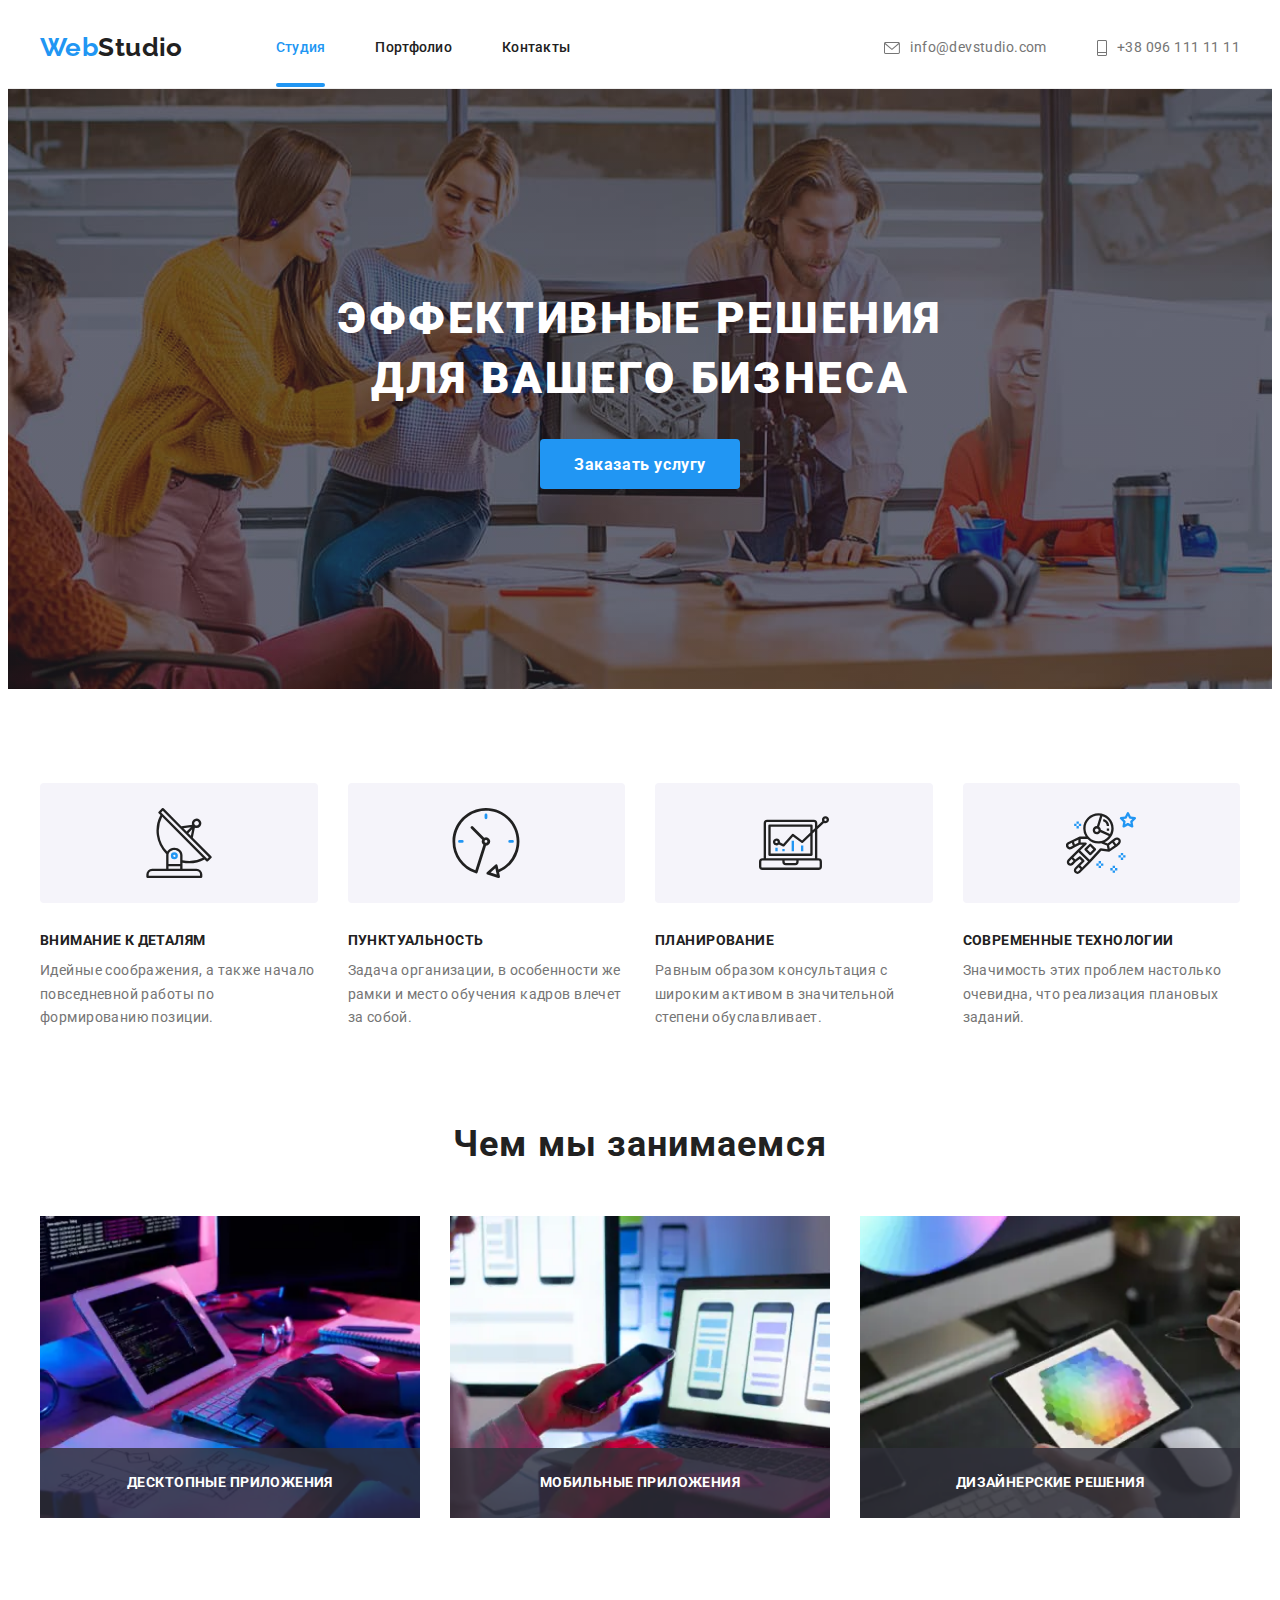
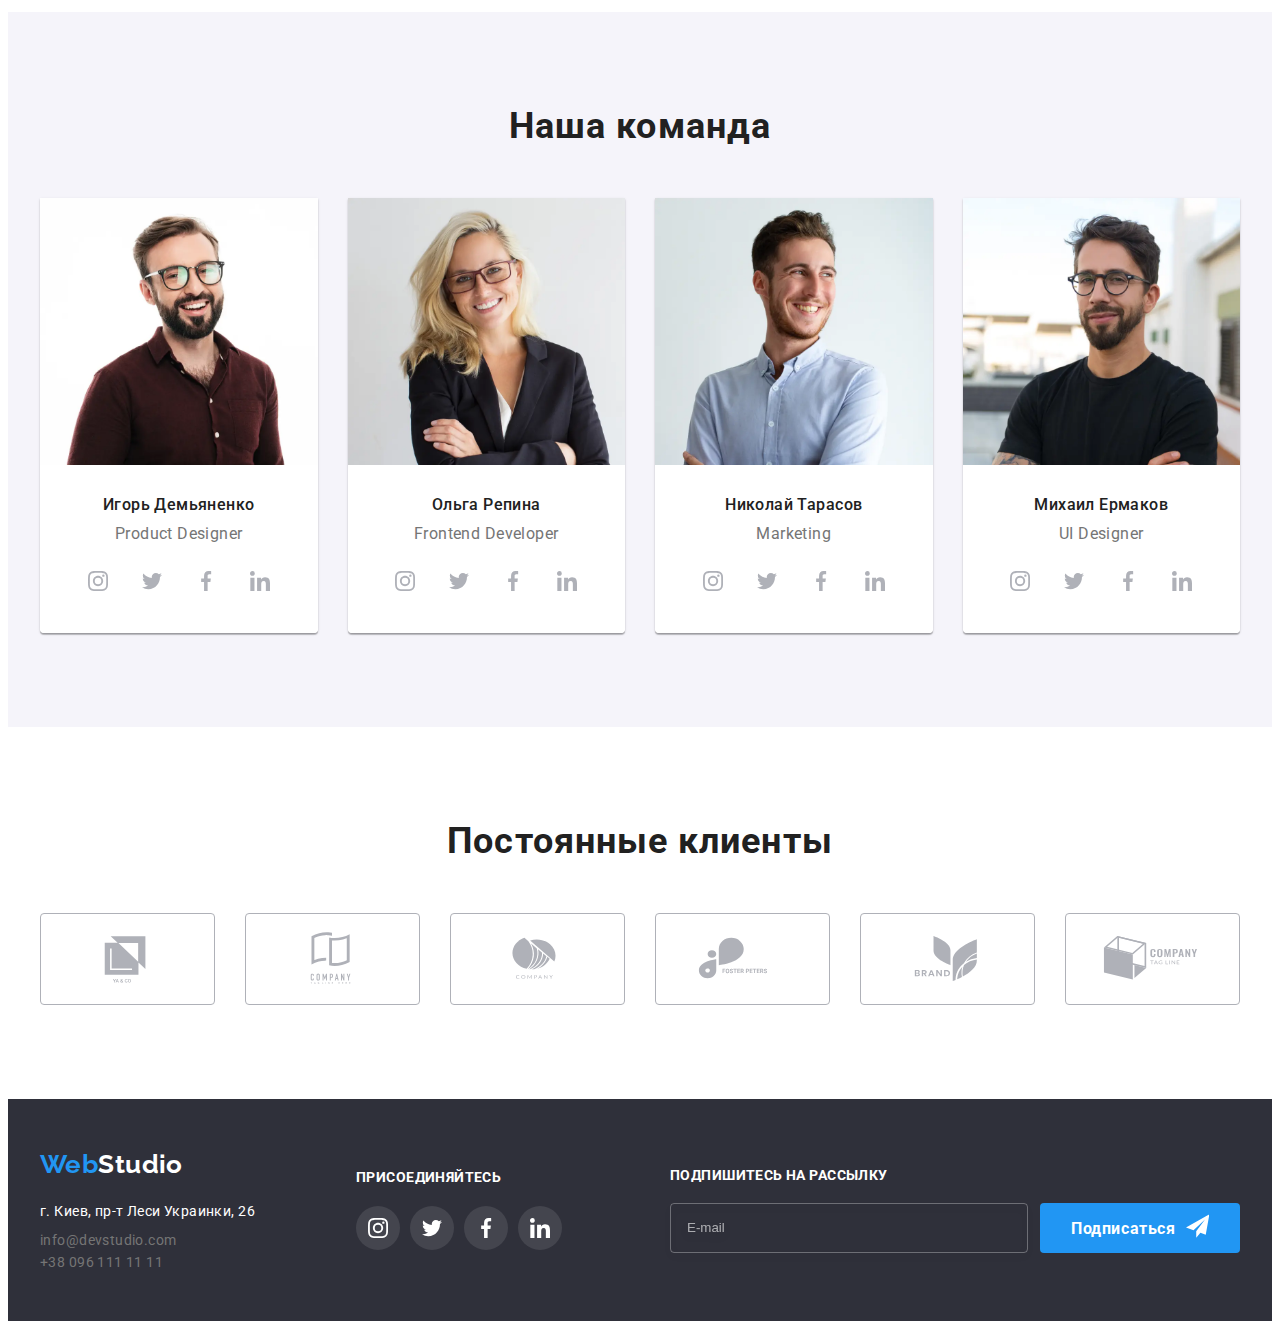
==== commit 7f246bac: "Меняет див в инпутах на "Форм" и тип кнопки в футере" ====
--- a/index.html
+++ b/index.html
@@ -452,15 +452,15 @@
         </div>
         <div class="subscribe">
           <p class="subscribe-title">Подпишитесь на рассылку</p>
-          <div class="subscribe-menu">
-          <input type="email" class="subscribe-mail" placeholder="E-mail" />
-          <button  type="button" class="subscribe-button">
+          <form name="subscribe" class="subscribe-menu">
+            <input type="email" class="subscribe-mail" placeholder="E-mail" />
+            <button  type="submit" class="subscribe-button">
               <span class="subscribe-content">Подписаться</span>
               <svg class="subscribe-svg" width="24" height="24">
                 <use href="./images/symbol.svg#icon-subscribe"></use>
               </svg>
             </button>
-          </div>
+          </form>
           </div>    
       </div>
     </footer>
@@ -478,7 +478,7 @@
         <p class="modal-title">Оставьте свои данные, мы вам перезвоним</p>
 
         <!-- Поля ввода модалки -->
-        <div class="input-menu">
+        <form name="signup_form" class="input-menu">
           <label  for="Name" class="input">
             <span class="input-label">Имя</span></label>
             <div class="input-div">
@@ -533,9 +533,9 @@
               placeholder="Введите текст"
             ></textarea>
           </label>
-        </div>
-
-        <label class="contract-agree">
+        
+
+          <label class="contract-agree">
           <input type="checkbox" name="checkbox" class="hide-checkbox" />
           <svg class="agree-check" width="16px" height="15px">
             <use href="./images/symbol.svg#icon-check"></use>
@@ -546,6 +546,7 @@
         </label>
 
         <button type="submit" class="modal-submit">Отправить</button>
+      </form>
       </div>
     </div>
 
--- a/css/styles.css
+++ b/css/styles.css
@@ -186,7 +186,7 @@
 /* Заголовки */
 .section-title {
   margin-bottom: 50px;
-  font-weight: 700px;
+  font-weight: 700;
   font-size: 36px;
   line-height: 1.16;
   text-align: center;
@@ -361,11 +361,11 @@
 /* Наши клиенты */
 
 .clients {
-  display: inline-flex;
+  display: flex;
 }
 
 .clients .item {
-  width: calc((100%-150px) / 6);
+  width: calc((100% - 150px) / 6);
 }
 .clients .item:not(:last-child) {
   margin-right: 30px;
@@ -565,13 +565,15 @@
 }
 
 .footer-container {
-  display: flex;
+display: flex;
+align-items: center;
+justify-content: space-between;
 }
 .footer-contacts {
+  width: 231px;
   margin-right: 70px;
 }
 .join-us {
-  display: inline-block;
   height: 80px;
   width: 206px;
   margin-right: 93px;
@@ -679,7 +681,8 @@
   left: 50%;
   transform: translate(-50%, -50%) scale(1);
   width: 528px;
-  height: 581px;
+
+  padding: 40px;
 
   border-radius: 4px;
   background-color: var(--background-color);
@@ -720,10 +723,12 @@
 }
 
 .input-menu {
-  margin: 0px 40px 20px;
+  display: flex;
+  flex-direction: column;
+  margin-bottom: 20px;
 }
 .modal-title {
-  margin: 40px auto 12px;
+  margin-bottom: 12px;
   font-weight: 700;
   font-size: 20px;
   line-height: 1.15;
@@ -734,10 +739,11 @@
 
 .input {
 
-  margin-bottom: 10px;
+  margin-bottom: 4px;
 }
 .input-div {
   position: relative;
+  margin-bottom: 10px;
 }
 .input-field {
   height: 40px;
@@ -752,6 +758,7 @@
   letter-spacing: 0.01em;
 }
 .input-label {
+  display: flex;
   margin-bottom: 4px;
 }
 
@@ -765,6 +772,8 @@
   transition-timing-function: var(--cubic);
 }
 
+
+
 .input-field,
 .comment-field {
   width: 448px;
@@ -775,16 +784,15 @@
   transition-duration: var(--duration);
   transition-timing-function: var(--cubic);
 }
-.input-field:hover,
+
+
 .input-field:focus,
-.comment-field:hover,
-.comment-field:focus {
+.comment-field:focus{
   border-color: var(--accent-color);
   outline: none;
 }
 
-.input-field:focus + .input-svg,
-.input-field:hover + .input-svg {
+.input-field:focus + .input-svg {
   fill: var(--accent-color);
 }
 
@@ -819,17 +827,21 @@
 
 .modal-submit {
   display: block;
-  margin: 0px auto 40px;
+  margin: auto;
+
 }
 .agree-check {
   margin-right: 8px;
   box-sizing: border-box;
   border: 2px solid var(--title-color);
   border-radius: 2px;
+  transition-property: fill, var(--background-color), border ;
+  transition-duration: var(--duration);
+  transition-timing-function: var(--cubic);
 }
 
 .hide-checkbox:checked + .agree-check {
   border: none;
-  fill: var(--accent-text-color);
+  fill: var(--accent-text-color); 
   background-color: var(--accent-color);
 }
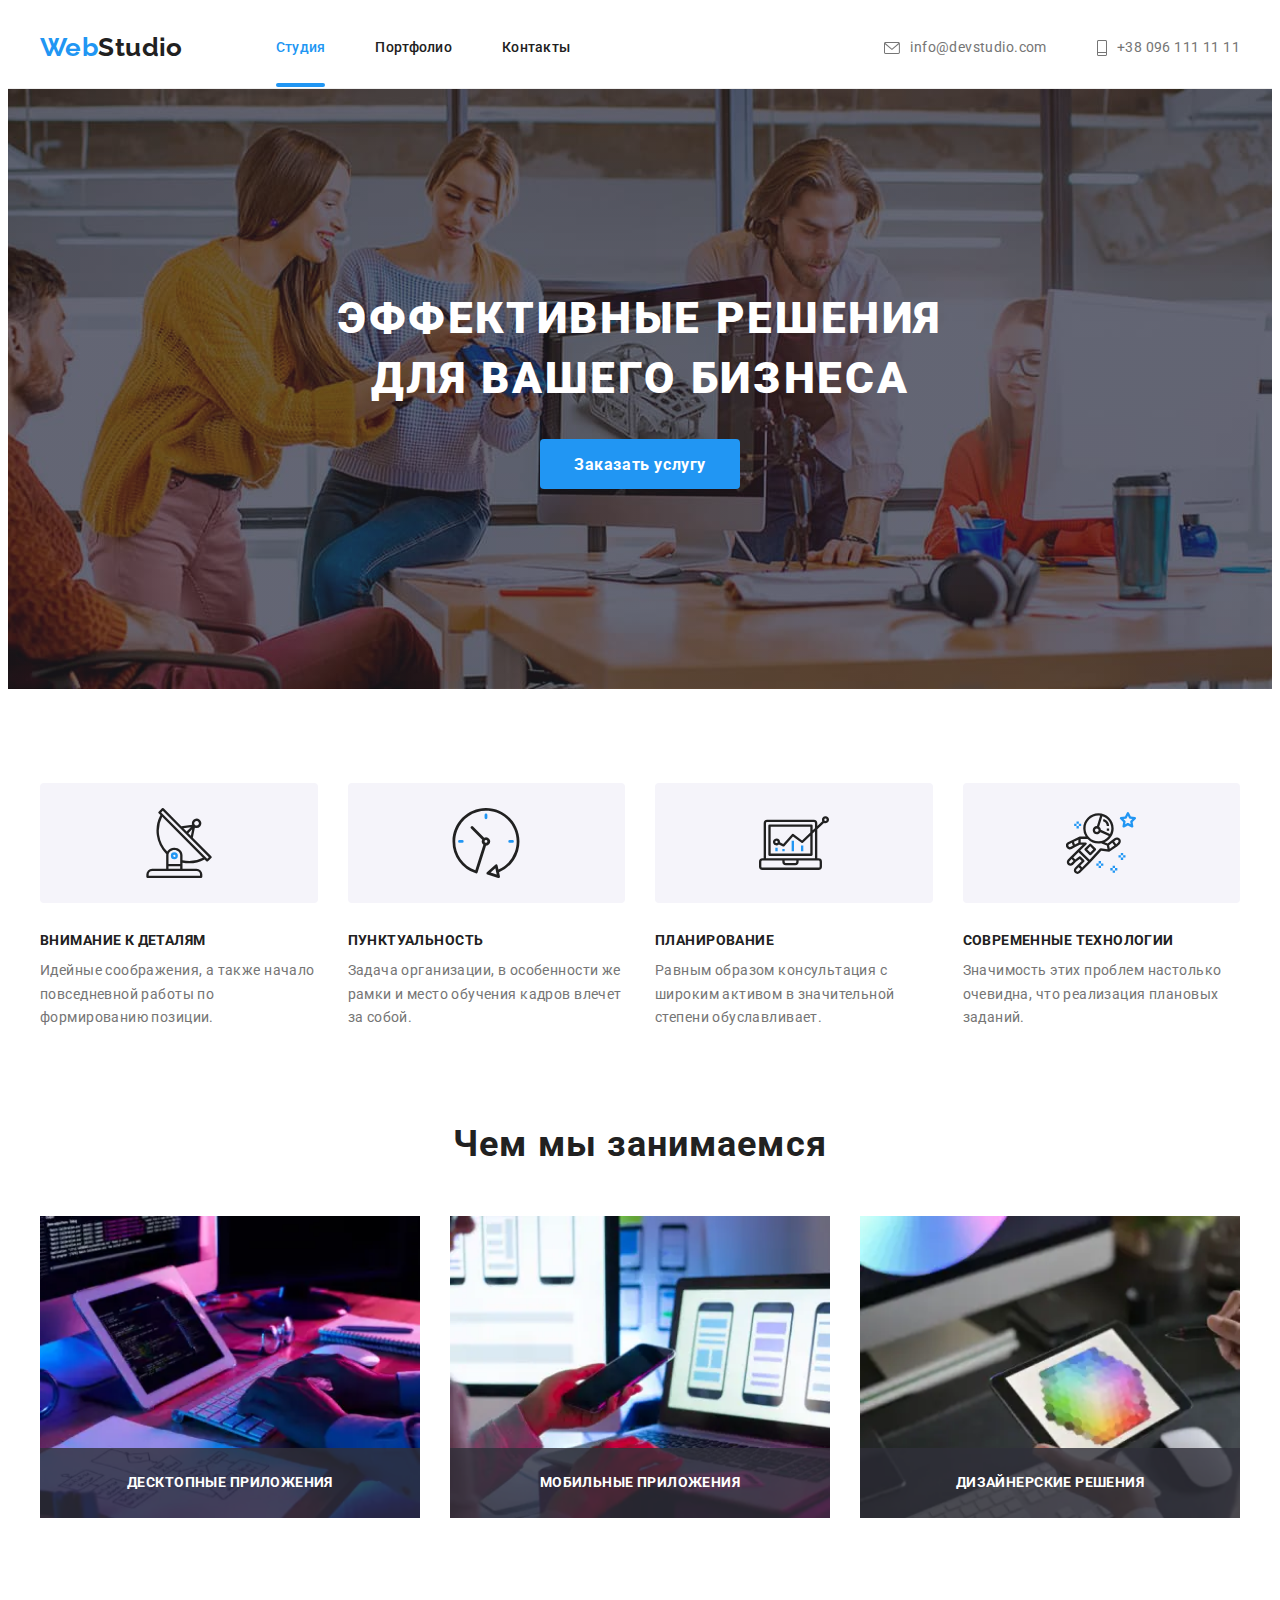
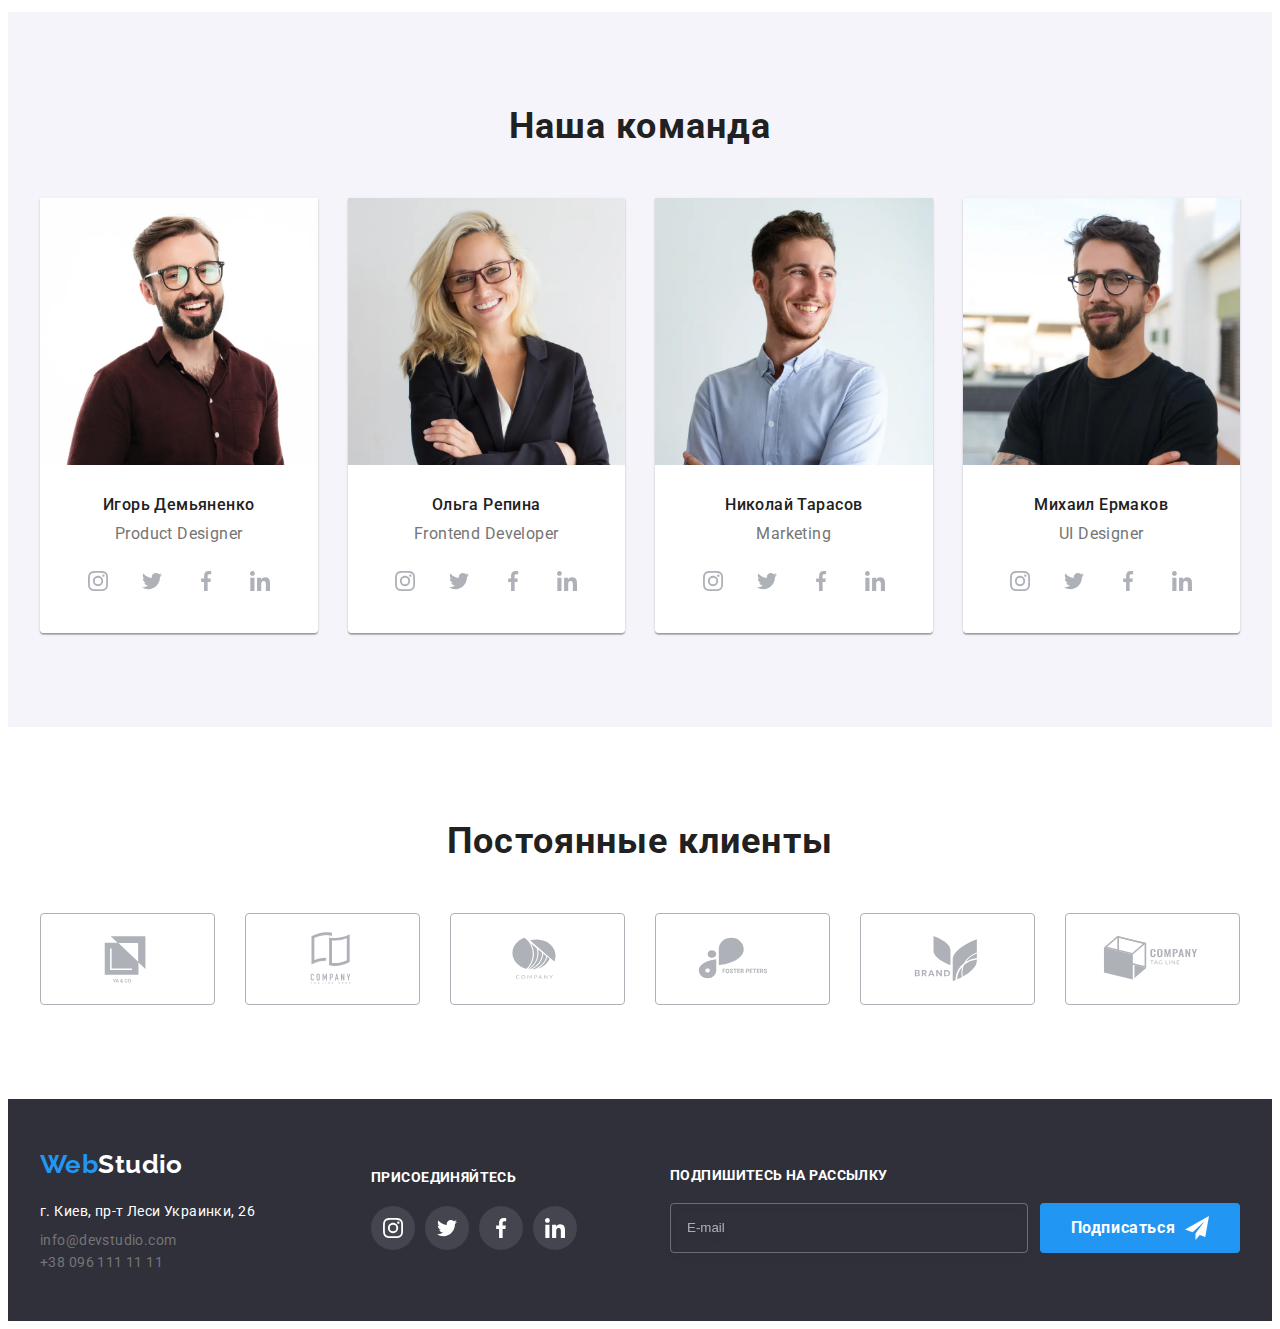
==== commit 465256b1: "Вносит правки по ДЗ" ====
--- a/index.html
+++ b/index.html
@@ -479,64 +479,69 @@
 
         <!-- Поля ввода модалки -->
         <form name="signup_form" class="input-menu">
-          <label  for="Name" class="input">
-            <span class="input-label">Имя</span></label>
-            <div class="input-div">
+          
+          <label class="input">
+               <span class="input-field-lable">Имя</span>
+            <span class="input-label">
+            
               <input
                 type="text"
-                name="Name"
-                id="Name"
+                name="name"
                 placeholder=" "
                 class="input-field"
               />
               <svg class="input-svg" height="18px" width="18px">
                 <use href="./images/symbol.svg#input-name"></use>
-              </svg>
-            </div>
+              </svg> 
+          </span></label>
+            
           
 
-          <label class="input" for="Phone">
-            <span class="input-label">Телефон</span>  </label>
-            <div class="input-div">
+          <label class="input" >
+               <span class="input-field-lable">Телефон</span>
+            <span class="input-label">  
+            
               <input
                 type="tel"
-                name="Phone"
-                id="Phone"
+                name="phone"
                 placeholder=" "
                 class="input-field"/>
               <svg class="input-svg" height="18px" width="18px">
                 <use href="./images/symbol.svg#input-tel"></use>
-              </svg>
-            </div>
+              </svg> </span>
+          </label>
+            
          
 
-          <label class="input" for="Mail">
-            <span class="input-label">Почта</span></label>
-            <div class="input-div">
+          <label class="input">
+               <span class="input-field-lable">Почта</span>
+            <span class="input-label">
+            
               <input   type="email"
-                name="Mail"
-                id="Mail"
+                name="mail"
                 placeholder=" "
                 class="input-field"/>
               <svg class="input-svg" height="18px" width="18px">
                 <use href="./images/symbol.svg#input-mail"></use>
-              </svg>
-            </div>
+              </svg> </span>
+          </label>
+            
           
 
-          <label>
-            <span class="input-label">Комментарий</span>
+          <label class="text-area">
+               <span class="input-field-label">Комментарий</span>
+            
             <textarea
               name="comment"
               rows="10"
               class="comment-field"
-              placeholder="Введите текст"
-            ></textarea>
+              placeholder="Введите текст"></textarea> 
           </label>
+          
         
 
           <label class="contract-agree">
-          <input type="checkbox" name="checkbox" class="hide-checkbox" />
+          <input type="checkbox" name="checkbox" class="hide-checkbox"  required/>
           <svg class="agree-check" width="16px" height="15px">
             <use href="./images/symbol.svg#icon-check"></use>
           </svg>
@@ -547,8 +552,10 @@
 
         <button type="submit" class="modal-submit">Отправить</button>
       </form>
+      
       </div>
     </div>
+    
 
     <script src="./js/modal.js"></script>
   </body>
--- a/css/styles.css
+++ b/css/styles.css
@@ -567,10 +567,9 @@
 .footer-container {
 display: flex;
 align-items: center;
-justify-content: space-between;
 }
 .footer-contacts {
-  width: 231px;
+  flex-grow: 1;
   margin-right: 70px;
 }
 .join-us {
@@ -649,7 +648,10 @@
 
 .subscribe-button {
   display: flex;
-  padding: 10px 30px;
+align-items: center;
+justify-content: center;
+}
+.subscribe-svg{
   fill: currentColor;
 }
 
@@ -710,23 +712,28 @@
   background-color: var(--background-color);
   border: 1px solid var(--border-color);
   cursor: pointer;
-  fill: var(--title-color);
+ 
 
   transition-property: fill;
   transition-duration: var(--duration);
   transition-timing-function: var(--cubic);
 }
 
-.modal-close:focus,
-.modal-close:hover {
+.close-icon{ fill: var(--title-color);
+
+}
+
+.modal-close:focus .close-icon,
+.modal-close:hover .close-icon{
   fill: var(--accent-color);
 }
 
 .input-menu {
   display: flex;
   flex-direction: column;
-  margin-bottom: 20px;
-}
+ 
+}
+
 .modal-title {
   margin-bottom: 12px;
   font-weight: 700;
@@ -739,7 +746,7 @@
 
 .input {
 
-  margin-bottom: 4px;
+  margin-bottom: 10px;
 }
 .input-div {
   position: relative;
@@ -751,22 +758,30 @@
   cursor: pointer;
 }
 
-.input-label,
-.comment-field::placeholder {
+.input-field-label{
+    display: block;
+    margin-bottom: 4px;
+}
+
+.input-field,
+.comment-field::placeholder{
   font-size: 12px;
   line-height: 1.16;
   letter-spacing: 0.01em;
 }
+
 .input-label {
-  display: flex;
-  margin-bottom: 4px;
+    position: relative;
+    display: inline-block;
+  
 }
 
 .input-svg {
   position: absolute;
-  top: 10px;
+  top: 50%;
   left: 12px;
   fill: var(--title-color);
+  transform: translateY(-50%);
   transition-property: fill;
   transition-duration: var(--duration);
   transition-timing-function: var(--cubic);
@@ -794,6 +809,11 @@
 
 .input-field:focus + .input-svg {
   fill: var(--accent-color);
+}
+
+.text-area{
+    margin-bottom: 20px;
+
 }
 
 .comment-field {
@@ -822,7 +842,7 @@
 }
 
 .hide-checkbox:focus + .agree-check {
-  border: 2px solid var(--accent-color);
+  border: 3px solid var(--title-color);
 }
 
 .modal-submit {
@@ -845,3 +865,4 @@
   fill: var(--accent-text-color); 
   background-color: var(--accent-color);
 }
+
